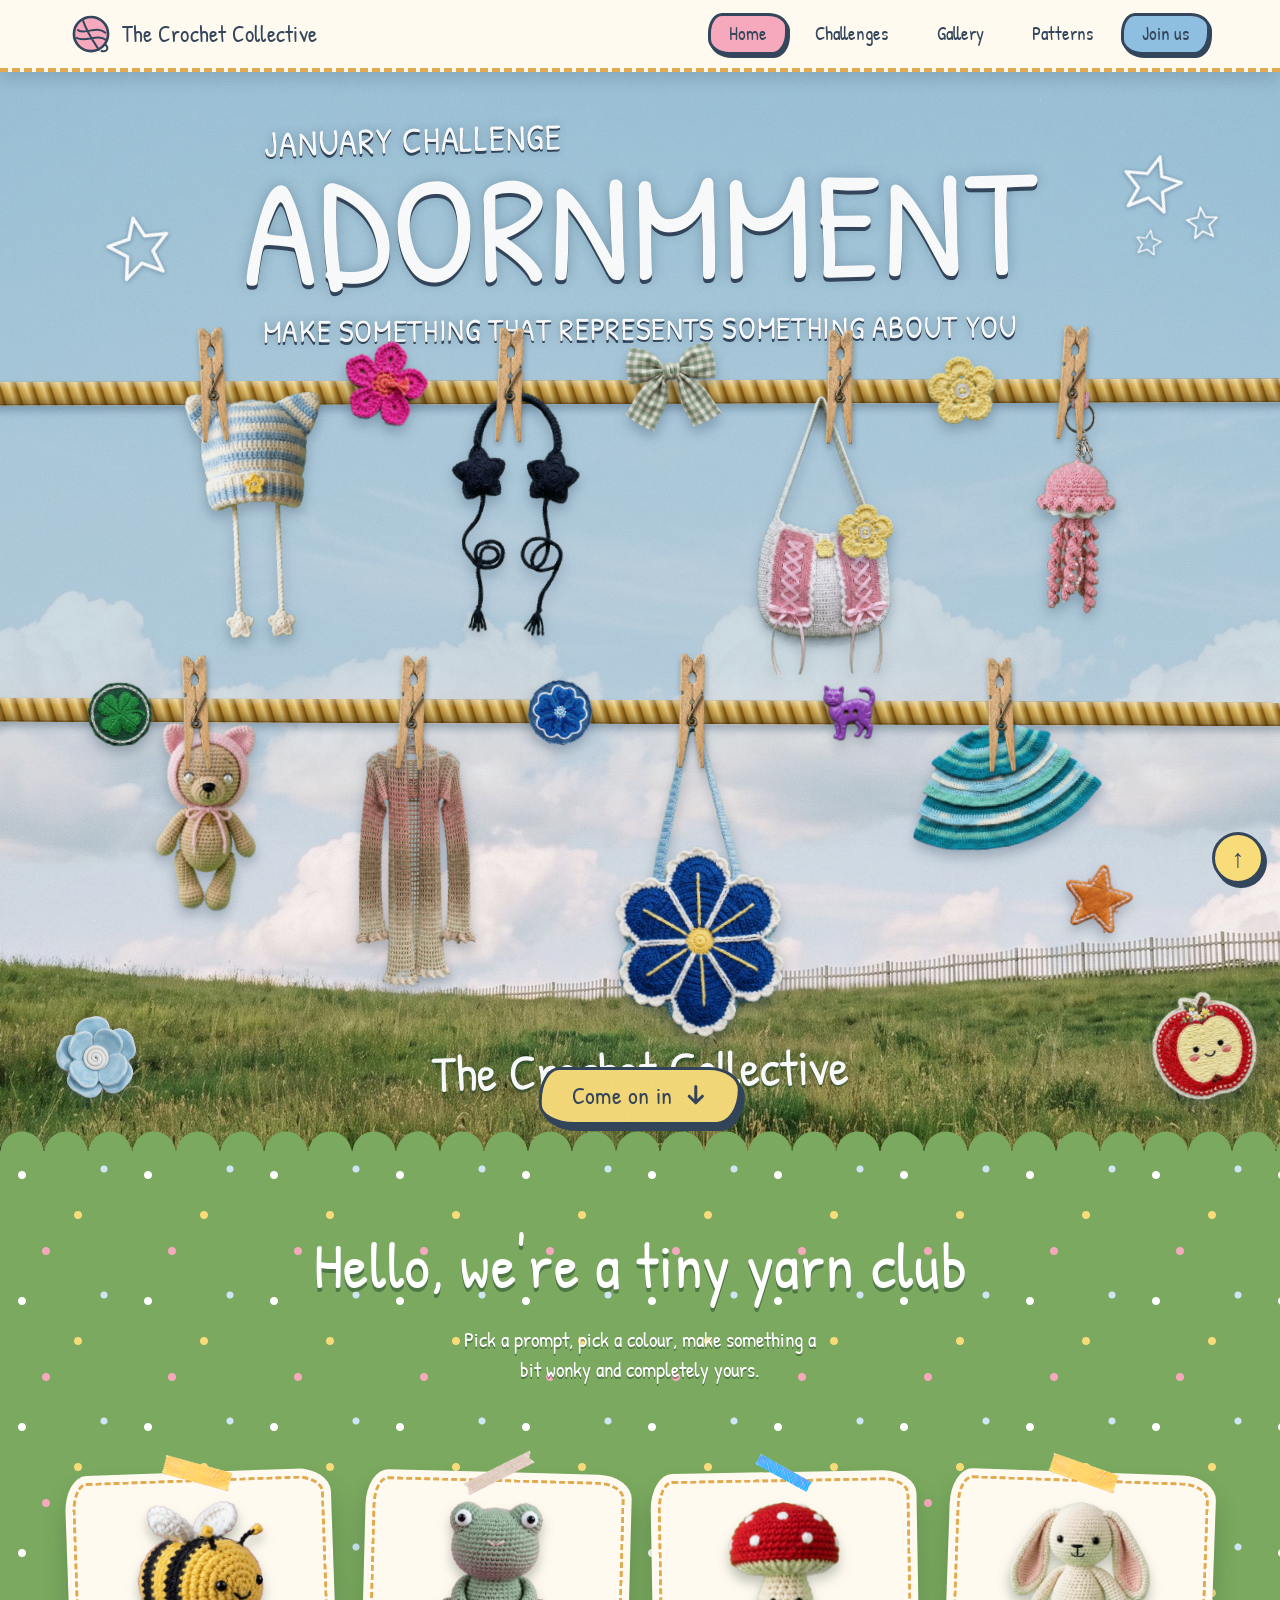
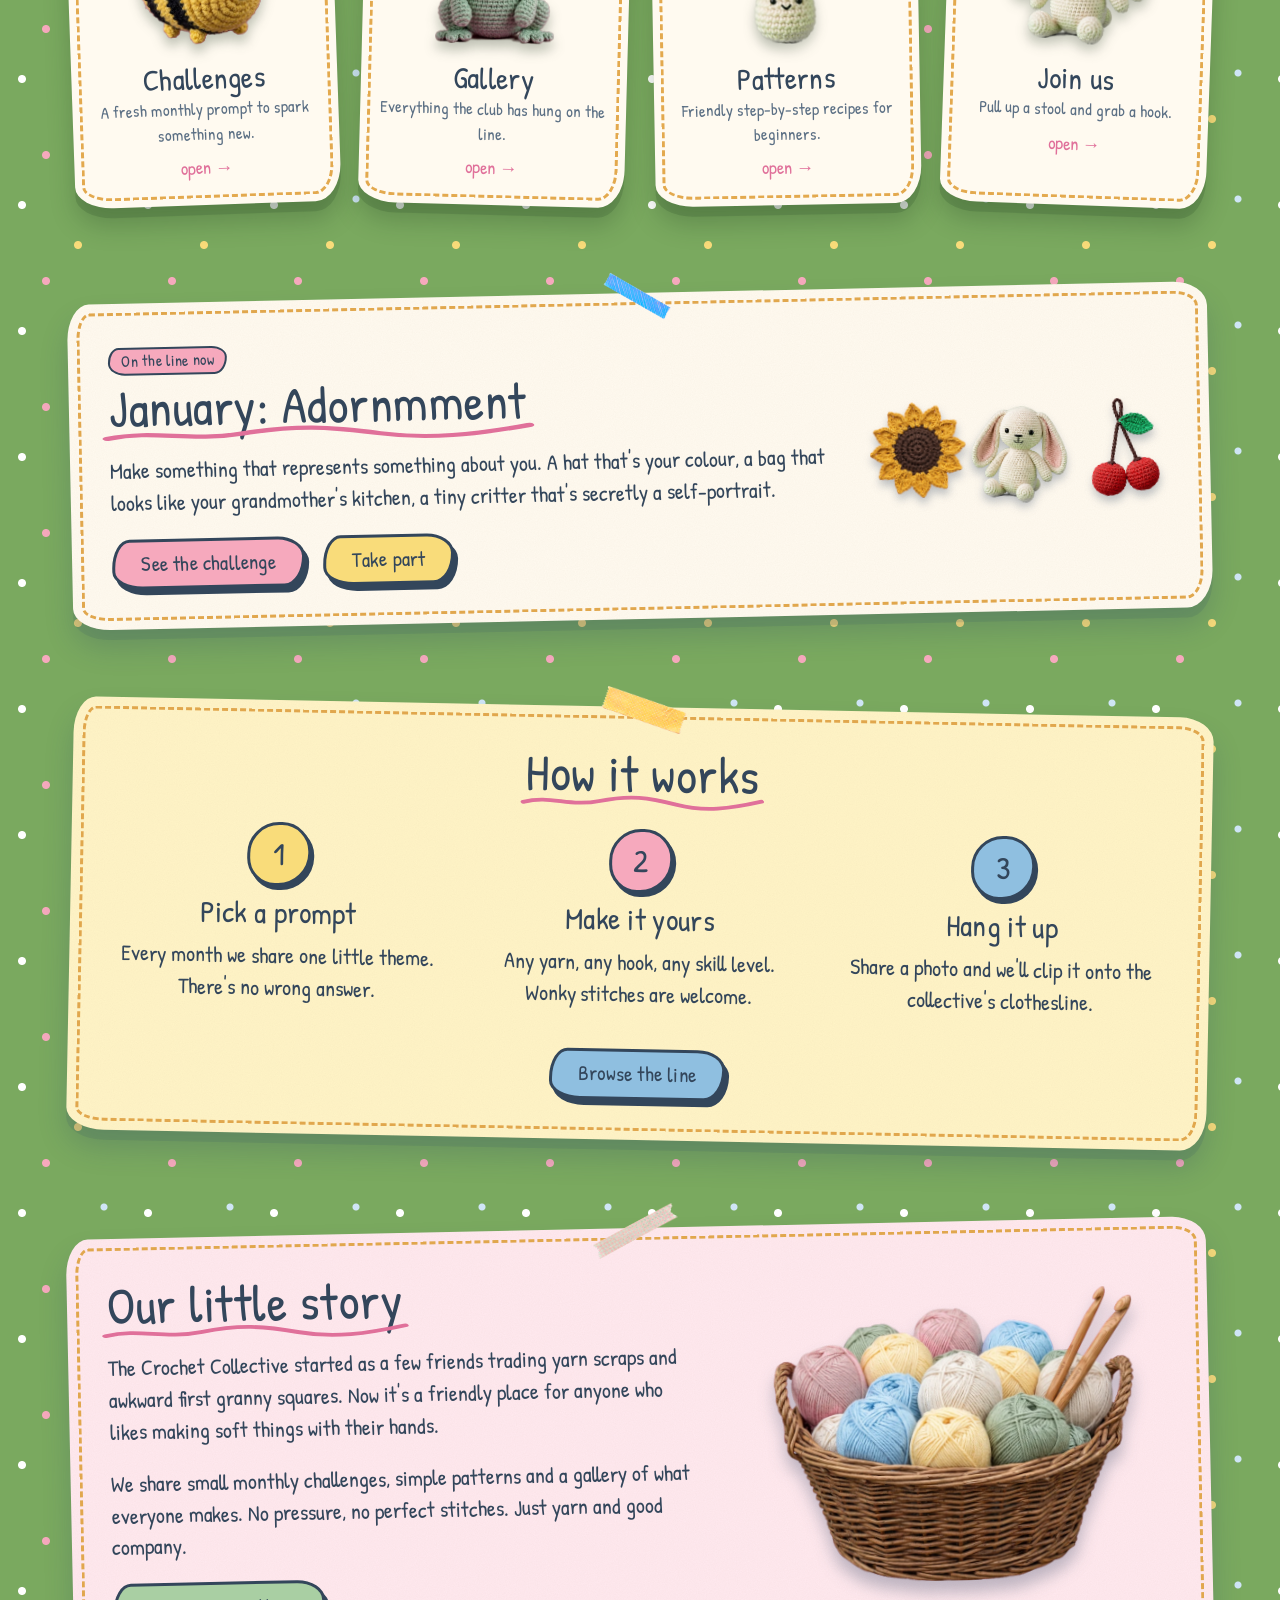
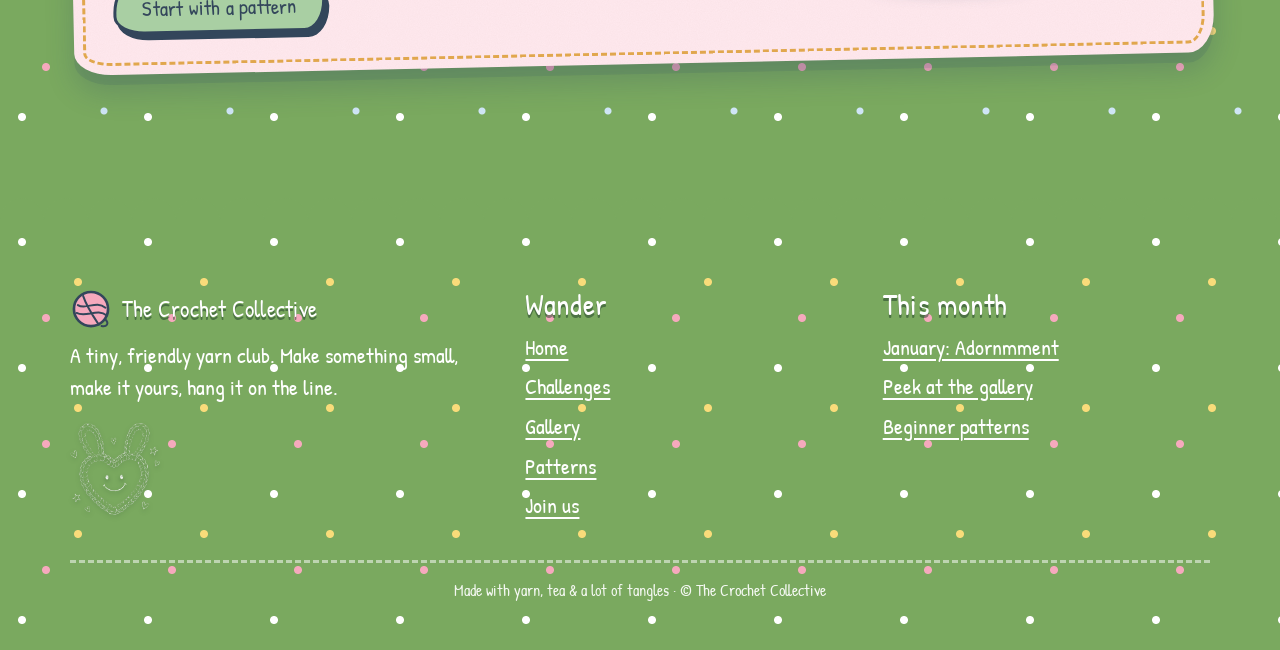
==== index.html @ a1217e9d "Add Crochet Collective site: hero, challenges, gallery, patterns, join Co-Authored-By: Claude Sonnet" ====
<!DOCTYPE html>
<html lang="en">
<head>
  <meta charset="utf-8">
  <meta name="viewport" content="width=device-width, initial-scale=1">
  <title>The Crochet Collective · January Challenge: Adornmment</title>
  <meta name="description" content="A handmade crochet collective. January Challenge: Adornmment — make something that represents something about you.">
  <link rel="icon" href="data:image/svg+xml,%3Csvg%20xmlns%3D'http%3A%2F%2Fwww.w3.org%2F2000%2Fsvg'%20viewBox%3D'0%200%2064%2064'%3E%3Ccircle%20cx%3D'32'%20cy%3D'32'%20r%3D'26'%20fill%3D'%23f6a9bd'%20stroke%3D'%2333465b'%20stroke-width%3D'4'%2F%3E%3Cpath%20d%3D'M12%2026%20C%2024%2034%2C%2040%2018%2C%2054%2030%20M10%2038%20C%2024%2046%2C%2042%2030%2C%2056%2042%20M20%2012%20C%2026%2030%2C%2036%2044%2C%2044%2056'%20fill%3D'none'%20stroke%3D'%2333465b'%20stroke-width%3D'3'%20stroke-linecap%3D'round'%2F%3E%3C%2Fsvg%3E">
  <link rel="preconnect" href="https://fonts.googleapis.com">
  <link rel="preconnect" href="https://fonts.gstatic.com" crossorigin>
  <link href="https://fonts.googleapis.com/css2?family=Chewy&family=Patrick+Hand&display=swap" rel="stylesheet">
  <link rel="stylesheet" href="style.css">
  <link rel="stylesheet" href="site.css">
</head><body class="home">
<a class="skip" href="#main">Skip to content</a>
<header class="topbar">
  <div class="wrap">
    <a class="logo" href="index.html"><svg viewBox="0 0 64 64" aria-hidden="true"><circle cx="32" cy="32" r="26" fill="#f6a9bd" stroke="#33465b" stroke-width="4"/><path d="M12 26 C 24 34, 40 18, 54 30 M10 38 C 24 46, 42 30, 56 42 M20 12 C 26 30, 36 44, 44 56" fill="none" stroke="#33465b" stroke-width="3" stroke-linecap="round"/><path d="M54 48 C 60 54, 56 60, 48 58" fill="none" stroke="#33465b" stroke-width="3" stroke-linecap="round"/></svg><span>The Crochet Collective</span></a>
    <input class="nav-toggle" type="checkbox" id="nav-toggle" aria-label="Toggle menu">
    <label class="burger" for="nav-toggle" aria-hidden="true"><span></span><span></span><span></span></label>
    <nav class="nav" aria-label="Main">
      <ul>
        <li><a href="index.html" aria-current="page">Home</a></li>
        <li><a href="challenges.html">Challenges</a></li>
        <li><a href="gallery.html">Gallery</a></li>
        <li><a href="patterns.html">Patterns</a></li>
        <li><a href="join.html">Join us</a></li>
      </ul>
    </nav>
  </div>
</header>
<main id="main" class="scene">

  <!-- ropes run edge to edge -->
  <div class="rope rope-1" aria-hidden="true"></div>
  <div class="rope rope-2" aria-hidden="true"></div>

  <div class="stage">

    <header class="titles">
      <p class="kicker">January Challenge</p>
      <h1 class="title">Adornmment</h1>
      <p class="subtitle">Make something that represents something about you</p>

      <!-- hand-drawn stars -->
      <svg class="star star-a" viewBox="0 0 100 100" aria-hidden="true"><path d="M50 8 L61 36 L92 39 L68 59 L76 90 L49 73 L23 91 L31 60 L7 40 L38 36 Z"/></svg>
      <svg class="star star-b" viewBox="0 0 100 100" aria-hidden="true"><path d="M52 6 L62 35 L94 37 L69 58 L79 88 L50 72 L22 92 L31 61 L6 41 L39 36 Z"/></svg>
      <svg class="star star-c" viewBox="0 0 100 100" aria-hidden="true"><path d="M50 9 L60 37 L91 42 L67 60 L74 91 L48 74 L24 90 L32 59 L9 38 L40 35 Z"/></svg>
      <svg class="star star-d" viewBox="0 0 100 100" aria-hidden="true"><path d="M51 7 L62 34 L93 40 L70 60 L77 89 L50 74 L21 90 L30 60 L8 39 L39 37 Z"/></svg>
    </header>

    <!-- small decorations on the rope -->
    <a class="hot" href="gallery.html#pc-hibiscus" aria-label="Hot Pink Bloom"><img class="item flower-pink"   src="assets/flower-pink.webp"   alt="Pink crochet flower"></a>
    <img class="item bow"           src="assets/bow.webp"           alt="Green gingham bow">
    <a class="hot" href="gallery.html#pc-butter" aria-label="Buttercup Flower"><img class="item flower-yellow" src="assets/flower-yellow.webp" alt="Yellow crochet flower"></a>
    <img class="item clover"        src="assets/clover.webp"        alt="Embroidered four-leaf clover">
    <img class="item patch-blue"    src="assets/patch-blue.webp"    alt="Blue embroidered flower">
    <img class="item cat"           src="assets/cat.webp"           alt="Purple cat button">

    <!-- top row -->
    <a class="hot" href="gallery.html#pc-hat" aria-label="Sunday Morning Bonnet"><img class="item hat"       src="assets/hat.webp"       alt="Striped crochet cat-ear bonnet"></a>
    <a class="hot" href="gallery.html#pc-star" aria-label="Star Headphones"><img class="item star-char" src="assets/star-char.webp" alt="Navy crochet star headphones"></a>
    <a class="hot" href="gallery.html#pc-pouch" aria-label="Ribbon Corset Bag"><img class="item pouch"     src="assets/pouch.webp"     alt="Pink and white crochet bag"></a>
    <img class="item pouch-flower" src="assets/flower-yellow.webp" alt="">
    <a class="hot" href="gallery.html#pc-jelly" aria-label="Jelly Keychain"><img class="item jelly"     src="assets/jelly.webp"     alt="Pink crochet jellyfish keychain"></a>

    <!-- bottom row -->
    <a class="hot" href="gallery.html#pc-doll" aria-label="Bonnet Bear"><img class="item doll"       src="assets/doll.webp"        alt="Crochet teddy doll"></a>
    <a class="hot" href="gallery.html#pc-scarf" aria-label="Sunset Mesh Shrug"><img class="item scarf"      src="assets/scarf.webp"       alt="Mesh crochet shrug"></a>
    <a class="hot" href="gallery.html#pc-bluebell" aria-label="Bluebell Bag"><img class="item flower-blue" src="assets/flower-blue.webp" alt="Blue crochet flower bag"></a>
    <a class="hot" href="gallery.html#pc-ruffle" aria-label="Sea-Glass Ruffle Hat"><img class="item skirt"      src="assets/skirt.webp"       alt="Ruffled turquoise crochet hat"></a>

    <!-- clothespins -->
    <img class="pin pin-hat"   src="assets/pin.webp" alt="">
    <img class="pin pin-star"  src="assets/pin.webp" alt="">
    <img class="pin pin-pouch" src="assets/pin.webp" alt="">
    <img class="pin pin-jelly" src="assets/pin.webp" alt="">
    <img class="pin pin-doll"  src="assets/pin.webp" alt="">
    <img class="pin pin-scarf" src="assets/pin.webp" alt="">
    <img class="pin pin-bag"   src="assets/pin.webp" alt="">
    <img class="pin pin-skirt" src="assets/pin.webp" alt="">

    <!-- corner stickers -->
    <img class="item star-orange" src="assets/star-orange.webp" alt="">
    <a class="hot" href="patterns.html" aria-label="Patterns"><img class="item swirl"       src="assets/swirl.webp"       alt="Pale blue flower trinket"></a>
    <a class="hot" href="join.html" aria-label="Join us"><img class="item apple"       src="assets/apple.webp"       alt="Smiling apple patch"></a>

    <footer class="brand">The Crochet Collective</footer>
    <a class="btn btn-yellow enter" href="#hello">Come on in <svg class="d" viewBox="0 0 40 40" aria-hidden="true"><path d="M20 6 V32 M9 22 L20 33 L31 22"/></svg></a>
  </div>
</main>
<div class="meadow" id="hello">
  <div class="wrap">

    <section class="hero-band">
      <h2>Hello, we're a tiny yarn club</h2>
      <p>Pick a prompt, pick a colour, make something a bit wonky and completely yours.</p>
    </section>

    <section class="section" aria-label="Where to go">
      <div class="doors">
        <a class="door" href="challenges.html"><img src="assets/bee.webp" alt=""><h3>Challenges</h3><p>A fresh monthly prompt to spark something new.</p><span class="go">open →</span></a>
        <a class="door" href="gallery.html"><img src="assets/frog.webp" alt=""><h3>Gallery</h3><p>Everything the club has hung on the line.</p><span class="go">open →</span></a>
        <a class="door" href="patterns.html"><img src="assets/mushroom.webp" alt=""><h3>Patterns</h3><p>Friendly step-by-step recipes for beginners.</p><span class="go">open →</span></a>
        <a class="door" href="join.html"><img src="assets/bunny.webp" alt=""><h3>Join us</h3><p>Pull up a stool and grab a hook.</p><span class="go">open →</span></a>
      </div>
    </section>

    <section class="section">
      <div class="paper tape-blue tilt-l">
        <div class="banner">
          <div>
            <p class="chip pink">On the line now</p>
            <h2><span class="scribble">January: Adornmment</span></h2>
            <p>Make something that represents something about you. A hat that's your colour, a bag that looks like your grandmother's kitchen, a tiny critter that's secretly a self-portrait.</p>
            <div class="btn-row">
              <a class="btn" href="challenges.html">See the challenge</a>
              <a class="btn btn-yellow" href="join.html">Take part</a>
            </div>
          </div>
          <div class="peek" aria-hidden="true">
            <img src="assets/sunflower.webp" alt=""><img src="assets/bunny.webp" alt=""><img src="assets/cherries.webp" alt="">
          </div>
        </div>
      </div>
    </section>

    <section class="section">
      <div class="paper yellow tape-yellow tilt-r">
        <h2 style="text-align:center"><span class="scribble">How it works</span></h2>
        <div class="steps">
          <div class="step"><h3>Pick a prompt</h3><p>Every month we share one little theme. There's no wrong answer.</p></div>
          <div class="step"><h3>Make it yours</h3><p>Any yarn, any hook, any skill level. Wonky stitches are welcome.</p></div>
          <div class="step"><h3>Hang it up</h3><p>Share a photo and we'll clip it onto the collective's clothesline.</p></div>
        </div>
        <div class="btn-row" style="justify-content:center;margin-top:10px"><a class="btn btn-blue" href="gallery.html">Browse the line</a></div>
      </div>
    </section>

    <section class="section">
      <div class="paper pinkish tape-pink tilt-l">
        <div class="two-col">
          <div>
            <h2><span class="scribble">Our little story</span></h2>
            <p>The Crochet Collective started as a few friends trading yarn scraps and awkward first granny squares. Now it's a friendly place for anyone who likes making soft things with their hands.</p>
            <p>We share small monthly challenges, simple patterns and a gallery of what everyone makes. No pressure, no perfect stitches. Just yarn and good company.</p>
            <div class="btn-row"><a class="btn btn-sage" href="patterns.html">Start with a pattern</a></div>
          </div>
          <div style="text-align:center"><img src="assets/basket.webp" alt="A basket of pastel yarn balls with wooden crochet hooks" style="width:min(100%,360px);filter:drop-shadow(0 12px 8px rgba(40,60,90,.3))"></div>
        </div>
      </div>
    </section>

  </div>
</div>
<footer class="footer">
  <div class="wrap">
    <div>
      <a class="logo" href="index.html"><svg viewBox="0 0 64 64" aria-hidden="true"><circle cx="32" cy="32" r="26" fill="#f6a9bd" stroke="#33465b" stroke-width="4"/><path d="M12 26 C 24 34, 40 18, 54 30 M10 38 C 24 46, 42 30, 56 42 M20 12 C 26 30, 36 44, 44 56" fill="none" stroke="#33465b" stroke-width="3" stroke-linecap="round"/><path d="M54 48 C 60 54, 56 60, 48 58" fill="none" stroke="#33465b" stroke-width="3" stroke-linecap="round"/></svg><span>The Crochet Collective</span></a>
      <p>A tiny, friendly yarn club. Make something small, make it yours, hang it on the line.</p>
      <img src="assets/d-heart.webp" alt="" width="90" style="filter:drop-shadow(0 2px 2px rgba(20,50,30,.5))">
    </div>
    <div>
      <h3>Wander</h3>
      <ul>
        <li><a href="index.html">Home</a></li>
        <li><a href="challenges.html">Challenges</a></li>
        <li><a href="gallery.html">Gallery</a></li>
        <li><a href="patterns.html">Patterns</a></li>
        <li><a href="join.html">Join us</a></li>
      </ul>
    </div>
    <div>
      <h3>This month</h3>
      <ul>
        <li><a href="challenges.html">January: Adornmment</a></li>
        <li><a href="gallery.html">Peek at the gallery</a></li>
        <li><a href="patterns.html">Beginner patterns</a></li>
      </ul>
    </div>
    <p class="fine">Made with yarn, tea &amp; a lot of tangles · © The Crochet Collective</p>
  </div>
</footer>
<a class="up" href="#main" aria-label="Back to top">↑</a>
</body>
</html>
---- style.css ----
/* ==========================================================
   ADORNMMENT — January Challenge · The Crochet Collective
   HTML + CSS only. Everything is positioned on a fixed design
   grid and scaled with --u (1 design unit = width / grid width).

   Three compositions:
     desktop  ≥ 1000px  → 1600 × 1200 grid, landscape sky
     tablet   641–999px → 1200 × 1697 grid, portrait poster
     mobile   ≤ 640px   →  600 × 1380 grid, trimmed collage
   Each item is placed by 4 numbers:  --x --y --w --r
   (left, top, width, rotation in degrees)
   ========================================================== */

:root {
  --sky: #a7c8d8;
  --ink: rgba(28, 58, 86, .55);
  --sw: min(100vw, 2200px);          /* stage width */
  --W: 1600;                         /* grid width  */
  --H: 1200;                         /* grid height */
  --u: calc(var(--sw) / var(--W));   /* one design unit */
}

*, *::before, *::after { box-sizing: border-box; }

html, body { margin: 0; background: var(--sky); }
body { overflow-x: hidden; }

/* ---------- scene / background ---------- */
.scene {
  position: relative;
  isolation: isolate;
  width: 100%;
  height: calc(var(--H) * var(--u));
  overflow: hidden;
  background: var(--sky) url("assets/bg-desktop.jpg") center bottom / cover no-repeat;
}

/* mute the photo toward the paper-blue of the reference (sky only, clouds/grass keep colour) */
.scene::before {
  content: "";
  position: absolute; inset: 0; z-index: 0;
  background: rgba(167, 200, 216, .5);
  -webkit-mask-image: linear-gradient(#000 0 55%, transparent 72%);
          mask-image: linear-gradient(#000 0 55%, transparent 72%);
  pointer-events: none;
}

/* subtle cardstock grain */
.scene::after {
  content: "";
  position: absolute; inset: 0; z-index: 50;
  pointer-events: none;
  opacity: .22;
  mix-blend-mode: multiply;
  background-image: url("data:image/svg+xml;utf8,<svg xmlns='http://www.w3.org/2000/svg' width='240' height='240'><filter id='n'><feTurbulence type='fractalNoise' baseFrequency='.85' numOctaves='3' stitchTiles='stitch'/><feColorMatrix values='0 0 0 0 .45  0 0 0 0 .5  0 0 0 0 .55  0 0 0 .9 0'/></filter><rect width='240' height='240' filter='url(%23n)'/></svg>");
}

.stage {
  position: relative; z-index: 2;
  width: var(--sw);
  height: calc(var(--H) * var(--u));
  margin: 0 auto;
}

/* ---------- typography ---------- */
.titles { position: absolute; inset: 0; pointer-events: none; }

.kicker, .title, .subtitle, .brand {
  position: absolute; margin: 0;
  color: #fff;
  font-weight: 400;
  text-shadow:
    0 calc(var(--u) * 3) 0 var(--ink),
    0 0 calc(var(--u) * 10) rgba(30, 60, 90, .35);
}

.kicker {
  left: calc(var(--kx) * var(--u));
  top:  calc(var(--ky) * var(--u));
  font: 400 calc(var(--kfs) * var(--u))/1 "Chewy", "Patrick Hand", cursive;
  text-transform: uppercase;
  letter-spacing: .02em;
  transform: rotate(-1.5deg);
}

.title {
  left: 0; width: 100%;
  top: calc(var(--ty) * var(--u));
  text-align: center;
  font: 400 calc(var(--tfs) * var(--u))/1 "Chewy", "Patrick Hand", cursive;
  text-transform: uppercase;
  letter-spacing: .01em;
  transform: rotate(-.8deg);
  text-shadow:
    0 calc(var(--u) * 5) 0 var(--ink),
    0 0 calc(var(--u) * 16) rgba(30, 60, 90, .3);
}

.subtitle {
  left: 50%;
  width: calc(var(--sbw) * var(--u));
  transform: translateX(-50%) rotate(-.4deg);
  top: calc(var(--sby) * var(--u));
  text-align: center;
  font: 400 calc(var(--sbfs) * var(--u))/1.05 "Patrick Hand", "Chewy", cursive;
  text-transform: uppercase;
  letter-spacing: .02em;
}

.brand {
  left: 0; width: 100%;
  top: calc(var(--by) * var(--u));
  text-align: center;
  font: 400 calc(var(--bfs) * var(--u))/1 "Chewy", "Patrick Hand", cursive;
  transform: rotate(-1deg);
  text-shadow:
    0 calc(var(--u) * 3) 0 rgba(32, 70, 40, .55),
    0 0 calc(var(--u) * 10) rgba(20, 50, 30, .35);
}

/* hand-drawn stars */
.star {
  position: absolute;
  left: calc(var(--x) * var(--u));
  top:  calc(var(--y) * var(--u));
  width: calc(var(--w) * var(--u));
  height: auto; overflow: visible;
  transform: rotate(calc(var(--r) * 1deg));
  filter: drop-shadow(0 calc(var(--u) * 2) calc(var(--u) * 3) rgba(30, 60, 90, .45));
}
.star path {
  fill: none; stroke: #fff;
  stroke-width: 5; stroke-linejoin: round; stroke-linecap: round;
}

/* ---------- ropes ---------- */
.rope {
  position: absolute; left: -2%; width: 104%; z-index: 1;
  top: calc(var(--ry) * var(--u));
  height: calc(var(--u) * var(--rh));
  border-radius: calc(var(--u) * 12);
  background:
    linear-gradient(180deg, rgba(255,255,255,.4) 0, rgba(255,255,255,0) 32%, rgba(60,35,5,.15) 62%, rgba(60,35,5,.5) 100%),
    repeating-linear-gradient(72deg,
      #c8993c 0, #e6c36c calc(var(--u) * 7), #f0d488 calc(var(--u) * 9),
      #b98a2c calc(var(--u) * 14), #7d5919 calc(var(--u) * 18), #c8993c calc(var(--u) * 20));
  box-shadow:
    0 calc(var(--u) * 7) calc(var(--u) * 9) rgba(35, 60, 85, .28),
    inset 0 calc(var(--u) * -2) 0 rgba(70, 40, 5, .35);
}
.rope-1 { --ry: var(--r1); transform: rotate(-.15deg); }
.rope-2 { --ry: var(--r2); transform: rotate(.2deg); }

/* ---------- hanging objects ---------- */
.item, .pin {
  position: absolute;
  left: calc(var(--x) * var(--u));
  top:  calc(var(--y) * var(--u));
  width: calc(var(--w) * var(--u));
  height: auto;
  transform: rotate(calc(var(--r) * 1deg));
  transform-origin: 50% 0;
  user-select: none;
}

.item {
  z-index: 3;
  filter: drop-shadow(0 calc(var(--u) * 9) calc(var(--u) * 8) rgba(35, 60, 85, .3));
}

.pin {
  z-index: 6;
  filter: drop-shadow(calc(var(--u) * 2) calc(var(--u) * 5) calc(var(--u) * 4) rgba(35, 50, 70, .4));
}

/* things clipped to the ropes sit in front of the rope, behind pins */
.flower-pink, .bow, .flower-yellow, .clover, .patch-blue, .cat { z-index: 4; transform-origin: 50% 50%; }
.pouch-flower { z-index: 5; }
.star-orange, .swirl, .apple { transform-origin: 50% 50%; }

/* gentle swing — pure CSS */
@keyframes sway {
  from { transform: rotate(calc(var(--r) * 1deg - 1.2deg)); }
  to   { transform: rotate(calc(var(--r) * 1deg + 1.2deg)); }
}
@media (prefers-reduced-motion: no-preference) {
  .hat, .star-char, .pouch, .jelly, .doll, .scarf, .flower-blue, .skirt {
    animation: sway 6s ease-in-out infinite alternate;
  }
  .star-char { animation-duration: 7.5s; animation-delay: -2s; }
  .pouch     { animation-duration: 8s;   animation-delay: -4s; }
  .jelly     { animation-duration: 5.2s; animation-delay: -1s; }
  .scarf     { animation-duration: 9s;   animation-delay: -3s; }
  .flower-blue { animation-duration: 7s; animation-delay: -5s; }
  .skirt     { animation-duration: 6.5s; animation-delay: -2.5s; }
}

/* ==========================================================
   DESKTOP  (default) — 1600 × 1200
   ========================================================== */
.scene { --r1: 385; --r2: 785; --rh: 30; }
:root { --H: 1350; }

.kicker   { --kx: 330; --ky: 62;  --kfs: 46; }
.title    { --ty: 96;  --tfs: 190; }
.subtitle { --sby: 300; --sbfs: 40; --sbw: 1200; }
.brand    { --by: 1215; --bfs: 64; }

.star-a { --x: 130;  --y: 175; --w: 88; --r: -12; }
.star-b { --x: 1400; --y: 100; --w: 80; --r: 14; }
.star-c { --x: 1480; --y: 165; --w: 46; --r: -8; }
.star-d { --x: 1418; --y: 195; --w: 36; --r: 10; }

/* row 1 */
.hat            { --x: 230;  --y: 400; --w: 170; --r: -2; }
.pin-hat        { --x: 246;  --y: 320; --w: 32;  --r: -3; }
.flower-pink    { --x: 430;  --y: 335; --w: 105; --r: 8; }
.star-char      { --x: 570;  --y: 400; --w: 160; --r: 3; }
.pin-star       { --x: 624;  --y: 320; --w: 32;  --r: 2; }
.bow            { --x: 780;  --y: 340; --w: 120; --r: -4; }
.pouch          { --x: 940;  --y: 405; --w: 170; --r: -1; }
.pin-pouch      { --x: 1035; --y: 322; --w: 32;  --r: 1; }
.pouch-flower   { --x: 1050; --y: 540; --w: 70;  --r: 6; }
.flower-yellow  { --x: 1160; --y: 355; --w: 85;  --r: -6; }
.jelly          { --x: 1300; --y: 400; --w: 100; --r: 2; }
.pin-jelly      { --x: 1330; --y: 318; --w: 32;  --r: 4; }

/* row 2 */
.clover         { --x: 110;  --y: 762; --w: 80;  --r: -8; }
.doll           { --x: 200;  --y: 815; --w: 125; --r: 2; }
.pin-doll       { --x: 226;  --y: 730; --w: 32;  --r: -2; }
.scarf          { --x: 440;  --y: 815; --w: 150; --r: -1; }
.pin-scarf      { --x: 502;  --y: 730; --w: 32;  --r: 3; }
.patch-blue     { --x: 660;  --y: 760; --w: 80;  --r: 10; }
.flower-blue    { --x: 760;  --y: 815; --w: 210; --r: -2; }
.pin-bag        { --x: 850;  --y: 728; --w: 32;  --r: 1; }
.cat            { --x: 1030; --y: 765; --w: 65;  --r: -3; }
.skirt          { --x: 1130; --y: 815; --w: 240; --r: -5; }
.pin-skirt      { --x: 1232; --y: 732; --w: 32;  --r: -2; }
.star-orange    { --x: 1330; --y: 990; --w: 85;  --r: 12; }

/* corner stickers */
.swirl          { --x: 70;   --y: 1180; --w: 100; --r: 0; }
.apple          { --x: 1440; --y: 1150; --w: 130; --r: -8; }

/* ==========================================================
   TABLET / portrait poster — 1200 × 1697
   ========================================================== */
@media (max-width: 999px) {
  :root { --sw: 100vw; --W: 1200; --H: 1697; }
  .scene {
    --r1: 520; --r2: 1110; --rh: 30;
    background-image: url("assets/bg.jpg");
  }

  .kicker   { --kx: 80;  --ky: 140; --kfs: 56; }
  .title    { --ty: 190; --tfs: 175; }
  .subtitle { --sby: 352; --sbfs: 42; --sbw: 1150; }
  .brand    { --by: 1585; --bfs: 56; }

  .star-a { --x: 40;  --y: 250; --w: 75; --r: -12; }
  .star-b { --x: 1050;  --y: 125; --w: 78; --r: 14; }
  .star-c { --x: 1115; --y: 175; --w: 46; --r: -8; }
  .star-d { --x: 1070;  --y: 205; --w: 38; --r: 10; }

  .hat            { --x: 80;   --y: 565;  --w: 200; --r: -2; }
  .pin-hat        { --x: 66;   --y: 445;  --w: 38;  --r: -3; }
  .flower-pink    { --x: 270;  --y: 480;  --w: 120; --r: 8; }
  .star-char      { --x: 430;  --y: 565;  --w: 185; --r: 3; }
  .pin-star       { --x: 476;  --y: 445;  --w: 38;  --r: 2; }
  .bow            { --x: 615;  --y: 490;  --w: 125; --r: -4; }
  .pouch          { --x: 738;  --y: 590;  --w: 220; --r: -1; }
  .pin-pouch      { --x: 846;  --y: 445;  --w: 38;  --r: 1; }
  .pouch-flower   { --x: 887;  --y: 707;  --w: 90;  --r: 6; }
  .flower-yellow  { --x: 947;  --y: 480;  --w: 90;  --r: -6; }
  .jelly          { --x: 1050; --y: 585;  --w: 130; --r: 2; }
  .pin-jelly      { --x: 1076; --y: 445;  --w: 38;  --r: 4; }

  .clover         { --x: 165;  --y: 1058; --w: 85;  --r: -8; }
  .doll           { --x: 5;    --y: 1175; --w: 150; --r: 2; }
  .pin-doll       { --x: 26;   --y: 1035; --w: 38;  --r: -2; }
  .scarf          { --x: 300;  --y: 1200; --w: 160; --r: -1; }
  .pin-scarf      { --x: 366;  --y: 1035; --w: 38;  --r: 3; }
  .patch-blue     { --x: 555;  --y: 1067; --w: 90;  --r: 10; }
  .flower-blue    { --x: 640;  --y: 1150; --w: 215; --r: -2; }
  .pin-bag        { --x: 724;  --y: 1030; --w: 38;  --r: 1; }
  .cat            { --x: 860;  --y: 1052; --w: 70;  --r: -3; }
  .skirt          { --x: 920;  --y: 1150; --w: 275; --r: -5; }
  .pin-skirt      { --x: 1031; --y: 1035; --w: 38;  --r: -2; }
  .star-orange    { --x: 905;  --y: 1210; --w: 90;  --r: 12; }

  .swirl          { --x: 25;   --y: 1545; --w: 90;  --r: 0; }
  .apple          { --x: 1040; --y: 1550; --w: 130; --r: -8; }
}

/* ==========================================================
   MOBILE — 600 × 1380 (fewer, smaller objects)
   ========================================================== */
@media (max-width: 640px) {
  :root { --W: 600; --H: 1380; }
  .scene { --r1: 458; --r2: 888; --rh: 22; }

  .kicker   { --kx: 30;  --ky: 58;  --kfs: 30; }
  .title    { --ty: 92;  --tfs: 88; }
  .subtitle { --sby: 205; --sbfs: 29; --sbw: 500; }
  .brand    { --by: 1295; --bfs: 40; }

  .star-a { --x: 6;  --y: 168; --w: 34; --r: -12; }
  .star-b { --x: 505; --y: 42;  --w: 40; --r: 14; }
  .star-c { --x: 548; --y: 88;  --w: 24; --r: -8; }
  .star-d { --x: 522; --y: 112; --w: 20; --r: 10; }

  .hat            { --x: 25;  --y: 490; --w: 125; --r: -2; }
  .pin-hat        { --x: 34;  --y: 410; --w: 22;  --r: -3; }
  .flower-pink    { --x: 135; --y: 430; --w: 58;  --r: 8; }
  .star-char      { --x: 165; --y: 490; --w: 110; --r: 3; }
  .pin-star       { --x: 192; --y: 410; --w: 22;  --r: 2; }
  .bow            { display: none; }
  .pouch          { --x: 290; --y: 490; --w: 150; --r: -1; }
  .pin-pouch      { --x: 366; --y: 410; --w: 22;  --r: 1; }
  .pouch-flower   { --x: 388; --y: 560; --w: 46;  --r: 6; }
  .flower-yellow  { --x: 405; --y: 432; --w: 50;  --r: -6; }
  .jelly          { --x: 455; --y: 490; --w: 92;  --r: 2; }
  .pin-jelly      { --x: 467; --y: 410; --w: 22;  --r: 4; }

  .clover         { --x: 110; --y: 860; --w: 52;  --r: -8; }
  .doll           { --x: 12;  --y: 915; --w: 105; --r: 2; }
  .pin-doll       { --x: 29;  --y: 838; --w: 22;  --r: -2; }
  .scarf          { --x: 150; --y: 915; --w: 115; --r: -1; }
  .pin-scarf      { --x: 196; --y: 838; --w: 22;  --r: 3; }
  .patch-blue     { display: none; }
  .flower-blue    { --x: 290; --y: 915; --w: 150; --r: -2; }
  .pin-bag        { --x: 351; --y: 836; --w: 22;  --r: 1; }
  .cat            { --x: 268; --y: 862; --w: 42;  --r: -3; }
  .skirt          { --x: 450; --y: 915; --w: 140; --r: -5; }
  .pin-skirt      { --x: 505; --y: 838; --w: 22;  --r: -2; }
  .star-orange    { --x: 505; --y: 1090; --w: 55; --r: 12; }

  .swirl          { --x: 15;  --y: 1265; --w: 62; --r: 0; }
  .apple          { --x: 495; --y: 1240; --w: 90; --r: -8; }
}
---- site.css ----
/* ==========================================================
   The Crochet Collective — shared site styles (HTML + CSS only)
   Scrapbook / craft-board look: paper cards, washi tape, stitched
   borders, wobbly hand-drawn edges, chunky offset-shadow buttons.
   Interactivity is CSS-only: checkbox nav, radio filters,
   :target lightboxes, <details> accordions, flip cards.
   ========================================================== */

:root {
  --sky: #a7c8d8;
  --cream: #fffaf0;
  --paper-2: #fff3dc;
  --ink: #33465b;
  --ink-soft: #5b6f84;
  --pink: #f6a9bd;
  --pink-d: #e0709a;
  --yellow: #f9dc7a;
  --blue: #8fbfe0;
  --blue-d: #2f5fae;
  --sage: #a9cfa3;
  --meadow: #7aa95f;
  --coral: #f28b6e;
  --stitch: #e3a94e;

  --font-display: "Chewy", "Patrick Hand", "Comic Sans MS", cursive;
  --font-body: "Patrick Hand", "Comic Neue", "Comic Sans MS", cursive;

  /* gently wobbly corners — never a perfect rectangle */
  --wob:   22px 34px 26px 38px / 36px 24px 38px 22px;
  --wob-2: 34px 22px 38px 24px / 24px 38px 22px 36px;
  --wob-s: 14px 20px 16px 22px / 20px 14px 22px 16px;
  --pop:   4px 6px 0 var(--ink);
}

*, *::before, *::after { box-sizing: border-box; }
html { scroll-behavior: smooth; }
@media (prefers-reduced-motion: reduce) { html { scroll-behavior: auto; } }

body.site, body.home {
  margin: 0;
  color: var(--ink);
  font: 400 clamp(18px, 1.15vw + 12px, 22px)/1.45 var(--font-body);
  background: var(--sky);
  -webkit-font-smoothing: antialiased;
}
body.site { overflow-x: hidden; }

img { max-width: 100%; }
a { color: var(--blue-d); text-underline-offset: .18em; text-decoration-thickness: 2px; }
a:hover { color: var(--pink-d); }
:focus-visible { outline: 3px dashed var(--coral); outline-offset: 3px; border-radius: 6px; }

.skip { position: absolute; left: -999px; top: 8px; z-index: 300; background: var(--yellow); padding: .4em .8em; border-radius: var(--wob-s); }
.skip:focus { left: 8px; }

.wrap { width: min(1140px, 100% - 40px); margin-inline: auto; }
.sr { position: absolute; width: 1px; height: 1px; overflow: hidden; clip: rect(0 0 0 0); white-space: nowrap; }

/* ---------- fixed sky + meadow backdrop for inner pages ---------- */
body.site::before {
  content: ""; position: fixed; inset: 0; z-index: -2;
  background: var(--sky) url("assets/bg-desktop.jpg") center bottom / cover no-repeat;
}
body.site::after {
  content: ""; position: fixed; inset: 0; z-index: -1; pointer-events: none;
  background: rgba(167, 200, 216, .45);
  -webkit-mask-image: linear-gradient(#000 0 55%, transparent 80%);
          mask-image: linear-gradient(#000 0 55%, transparent 80%);
}
@media (max-width: 800px) {
  body.site::before { background-image: url("assets/bg.jpg"); }
}

/* paper grain used on cards */
.grain::after, .paper::after {
  content: ""; position: absolute; inset: 0; pointer-events: none; border-radius: inherit;
  opacity: .5; mix-blend-mode: multiply;
  background-image: url("data:image/svg+xml;utf8,<svg xmlns='http://www.w3.org/2000/svg' width='200' height='200'><filter id='n'><feTurbulence type='fractalNoise' baseFrequency='.9' numOctaves='2' stitchTiles='stitch'/><feColorMatrix values='0 0 0 0 .6  0 0 0 0 .5  0 0 0 0 .4  0 0 0 .18 0'/></filter><rect width='200' height='200' filter='url(%23n)'/></svg>");
}

/* ==========================================================
   TOP BAR + NAVIGATION
   ========================================================== */
.topbar {
  position: sticky; top: 0; z-index: 200;
  background: var(--cream);
  border-bottom: 4px dashed var(--stitch);
  box-shadow: 0 8px 14px rgba(40, 70, 100, .18);
}
.topbar .wrap { display: flex; align-items: center; gap: 16px; min-height: 68px; }

.logo {
  display: flex; align-items: center; gap: 10px;
  font: 400 1.45rem/1 var(--font-display); color: var(--ink); text-decoration: none;
  letter-spacing: .01em; white-space: nowrap;
}
.logo:hover { color: var(--pink-d); }
.logo svg { width: 42px; height: 42px; flex: none; transition: transform .5s ease; }
.logo:hover svg { transform: rotate(360deg); }

.nav-toggle { position: absolute; opacity: 0; pointer-events: none; }
.burger { display: none; margin-left: auto; cursor: pointer; padding: 10px; border-radius: var(--wob-s); border: 3px solid var(--ink); background: var(--yellow); box-shadow: 3px 4px 0 var(--ink); }
.burger span { display: block; width: 26px; height: 4px; border-radius: 4px; background: var(--ink); }
.burger span + span { margin-top: 5px; }
.burger span:nth-child(2) { width: 18px; margin-left: 4px; }

.nav { margin-left: auto; }
.nav ul { display: flex; gap: 6px; margin: 0; padding: 0; list-style: none; align-items: center; }
.nav a {
  display: block; padding: .3em .95em .35em;
  font: 400 1.2rem/1.2 var(--font-display); color: var(--ink); text-decoration: none;
  border: 3px solid transparent; border-radius: var(--wob-s);
  transition: transform .18s ease, background-color .18s;
}
.nav a:hover, .nav a:focus-visible { background: var(--yellow); transform: rotate(-3deg) translateY(-2px); color: var(--ink); }
.nav a[aria-current="page"] { background: var(--pink); border-color: var(--ink); box-shadow: 2px 3px 0 var(--ink); }
.nav li:last-child a { background: var(--blue); border-color: var(--ink); box-shadow: 2px 3px 0 var(--ink); }
.nav li:last-child a:hover { background: var(--yellow); }
.nav li:last-child a[aria-current="page"] { background: var(--pink); }

@media (max-width: 860px) {
  .burger { display: block; }
  .nav {
    position: absolute; left: 0; right: 0; top: 100%; margin: 0;
    background: var(--cream); border-bottom: 4px dashed var(--stitch);
    max-height: 0; overflow: hidden; transition: max-height .35s ease;
    box-shadow: 0 14px 14px rgba(40, 70, 100, .18);
  }
  .nav ul { flex-direction: column; align-items: stretch; padding: 8px 20px 18px; gap: 8px; }
  .nav a { text-align: center; font-size: 1.4rem; }
  .nav-toggle:checked ~ .nav { max-height: 460px; }
  .nav-toggle:focus-visible ~ .burger { outline: 3px dashed var(--coral); outline-offset: 3px; }
}

/* ==========================================================
   BUTTONS
   ========================================================== */
.btn {
  --bg: var(--pink);
  display: inline-flex; align-items: center; gap: .5em;
  padding: .5em 1.25em .55em;
  font: 400 1.3rem/1.1 var(--font-display); letter-spacing: .01em;
  color: var(--ink); text-decoration: none; cursor: pointer;
  background: var(--bg);
  border: 3px solid var(--ink); border-radius: var(--wob);
  box-shadow: var(--pop);
  transition: transform .16s ease, box-shadow .16s ease, background-color .16s;
}
.btn:hover, .btn:focus-visible { transform: translate(-2px, -3px) rotate(-1.5deg); box-shadow: 6px 9px 0 var(--ink); color: var(--ink); }
.btn:active { transform: translate(3px, 4px); box-shadow: 1px 2px 0 var(--ink); }
.btn-yellow { --bg: var(--yellow); }
.btn-blue   { --bg: var(--blue); }
.btn-sage   { --bg: var(--sage); }
.btn-cream  { --bg: var(--cream); }
.btn svg { width: 1.2em; height: 1.2em; }
.btn-row { display: flex; flex-wrap: wrap; gap: 14px 18px; }

/* ==========================================================
   PAGE HEADER (inner pages)
   ========================================================== */
.page-head { position: relative; text-align: center; padding: clamp(36px, 7vw, 84px) 0 clamp(24px, 4vw, 44px); color: #fff; }
.page-head .kicker2 { font: 400 clamp(1.1rem, 2.4vw, 1.7rem)/1 var(--font-display); text-transform: uppercase; letter-spacing: .04em; margin: 0 0 .1em; }
.page-head h1 {
  margin: 0; font: 400 clamp(3rem, 10vw, 7.5rem)/.95 var(--font-display); text-transform: uppercase; letter-spacing: .01em;
  transform: rotate(-1deg);
}
.page-head p.lede { max-width: 34ch; margin: .8em auto 0; font-size: clamp(1.15rem, 2.2vw, 1.6rem); text-transform: uppercase; letter-spacing: .03em; line-height: 1.15; }
.page-head .kicker2, .page-head h1, .page-head p.lede {
  text-shadow: 0 4px 0 rgba(28, 58, 86, .5), 0 0 16px rgba(30, 60, 90, .3);
}
.page-head .doodle-star { position: absolute; width: clamp(28px, 5vw, 64px); fill: none; stroke: #fff; stroke-width: 5; stroke-linecap: round; stroke-linejoin: round; filter: drop-shadow(0 2px 2px rgba(30, 60, 90, .5)); }
.page-head .s1 { left: 9%;  top: 30%; transform: rotate(-14deg); }
.page-head .s2 { right: 10%; top: 16%; transform: rotate(12deg); }
.page-head .s3 { right: 5%; top: 44%; width: clamp(18px, 3vw, 38px); transform: rotate(-8deg); }

/* ==========================================================
   PAPER CARDS + WASHI TAPE
   ========================================================== */
.paper {
  --tape: url("assets/tape-pink.webp");
  position: relative; background: var(--cream);
  padding: clamp(22px, 3.4vw, 40px);
  border-radius: var(--wob);
  box-shadow: 0 10px 0 rgba(40, 70, 100, .12), 0 18px 28px rgba(40, 70, 100, .22);
  outline: 3px dashed var(--stitch); outline-offset: -12px;
}
.paper > * { position: relative; z-index: 1; }
.paper::before {
  content: ""; position: absolute; z-index: 2; left: 50%; top: -22px; width: 150px; height: 50px;
  background: var(--tape) center / contain no-repeat;
  transform: translateX(-50%) rotate(-3deg); pointer-events: none;
}
.tape-yellow { --tape: url("assets/tape-yellow.webp"); }
.tape-blue   { --tape: url("assets/tape-blue.webp"); }
.tilt-l { transform: rotate(-1.2deg); }
.tilt-r { transform: rotate(1.1deg); }
.paper.plain::before { display: none; }
.paper.blue   { background: #e9f4fb; }
.paper.yellow { background: #fff4c7; }
.paper.pinkish { background: #ffe9ef; }
.paper.sage   { background: #eaf5e4; }

h2, h3 { font-family: var(--font-display); font-weight: 400; letter-spacing: .01em; line-height: 1.05; margin: 0 0 .4em; color: var(--ink); }
h2 { font-size: clamp(2rem, 4.4vw, 3.2rem); }
h3 { font-size: clamp(1.4rem, 2.6vw, 1.9rem); }
p { margin: 0 0 .9em; }

/* hand-drawn underline scribble under section titles */
.scribble { position: relative; display: inline-block; }
.scribble::after {
  content: ""; position: absolute; left: -2%; right: -2%; bottom: -.18em; height: .3em;
  background: url("data:image/svg+xml;utf8,<svg xmlns='http://www.w3.org/2000/svg' viewBox='0 0 200 20' preserveAspectRatio='none'><path d='M3 12 C 25 2, 40 18, 65 9 S 105 3, 128 12 S 172 16, 197 6' fill='none' stroke='%23e0709a' stroke-width='5' stroke-linecap='round'/></svg>") center / 100% 100% no-repeat;
}

.section { padding: clamp(24px, 4vw, 44px) 0; }
.two-col { display: grid; grid-template-columns: 1.15fr .85fr; gap: clamp(20px, 4vw, 48px); align-items: center; }
@media (max-width: 800px) { .two-col { grid-template-columns: 1fr; } }

.doodle { display: block; filter: drop-shadow(0 2px 2px rgba(30, 60, 90, .35)); pointer-events: none; }
.doodle.ink { filter: none; opacity: .85; }
svg.d { width: 1em; height: 1em; fill: none; stroke: currentColor; stroke-width: 5; stroke-linecap: round; stroke-linejoin: round; }

.chip {
  display: inline-block; padding: .05em .7em .12em; margin: 0 6px 6px 0;
  font: 400 1rem/1.3 var(--font-display); letter-spacing: .02em;
  background: var(--yellow); color: var(--ink); border: 2px solid var(--ink); border-radius: var(--wob-s);
}
.chip.pink { background: var(--pink); } .chip.blue { background: var(--blue); } .chip.sage { background: var(--sage); }

/* ==========================================================
   ACCORDIONS (<details>)
   ========================================================== */
details.acc { background: var(--cream); border: 3px solid var(--ink); border-radius: var(--wob-s); box-shadow: 3px 4px 0 var(--ink); margin: 0 0 14px; overflow: hidden; }
details.acc > summary {
  list-style: none; cursor: pointer; padding: .7em 3em .7em 1em; position: relative;
  font: 400 1.35rem/1.2 var(--font-display);
}
details.acc > summary::-webkit-details-marker { display: none; }
details.acc > summary::after {
  content: ""; position: absolute; right: 14px; top: 50%; width: 26px; height: 26px; margin-top: -13px;
  background: url("data:image/svg+xml;utf8,<svg xmlns='http://www.w3.org/2000/svg' viewBox='0 0 40 40'><circle cx='20' cy='20' r='17' fill='%23f9dc7a' stroke='%2333465b' stroke-width='3'/><path d='M12 20 H28 M20 12 V28' stroke='%2333465b' stroke-width='3.5' stroke-linecap='round'/></svg>") center / contain no-repeat;
  transition: transform .25s ease;
}
details.acc[open] > summary::after { transform: rotate(135deg); }
details.acc > summary:hover { background: var(--paper-2); }
details.acc > div, details.acc > .acc-body { padding: 0 1.1em 1em; }

/* ==========================================================
   FORM CONTROLS
   ========================================================== */
.field { display: block; margin-bottom: 20px; }
.field > span.lbl { display: block; font: 400 1.25rem/1.2 var(--font-display); margin-bottom: 6px; }
.field small { color: var(--ink-soft); }
input[type="text"], input[type="email"], select, textarea {
  width: 100%; padding: .55em .8em; font: inherit; color: var(--ink);
  background: #fff; border: 3px solid var(--ink); border-radius: var(--wob-s); box-shadow: inset 0 3px 0 rgba(51, 70, 91, .08);
}
textarea { min-height: 130px; resize: vertical; }
input:focus, select:focus, textarea:focus { outline: 3px dashed var(--coral); outline-offset: 2px; background: #fffef6; }
input:user-invalid, textarea:user-invalid { border-color: var(--coral); background: #fff1ec; }

/* pill radios / checkboxes */
.pills { display: flex; flex-wrap: wrap; gap: 10px; }
.pills input { position: absolute; opacity: 0; pointer-events: none; }
.pills label {
  cursor: pointer; padding: .3em 1em .38em; font: 400 1.15rem/1.2 var(--font-display);
  background: var(--cream); border: 3px solid var(--ink); border-radius: var(--wob-s); box-shadow: 2px 3px 0 var(--ink);
  transition: transform .15s, background-color .15s;
}
.pills label:hover { transform: rotate(-2deg) translateY(-2px); background: var(--paper-2); }
.pills input:checked + label { background: var(--pink); transform: translate(1px, 2px); box-shadow: 1px 1px 0 var(--ink); }
.pills input:focus-visible + label { outline: 3px dashed var(--coral); outline-offset: 3px; }

/* hand-ticked checklists */
.checks { list-style: none; margin: 0; padding: 0; }
.checks li { margin: 0 0 8px; }
.checks label { display: flex; gap: 12px; align-items: flex-start; cursor: pointer; }
.checks input { appearance: none; -webkit-appearance: none; flex: none; width: 28px; height: 28px; margin: 2px 0 0; background: #fff; border: 3px solid var(--ink); border-radius: 8px 10px 7px 11px; cursor: pointer; }
.checks input:checked {
  background: #fff url("data:image/svg+xml;utf8,<svg xmlns='http://www.w3.org/2000/svg' viewBox='0 0 40 40'><path d='M7 21 C 12 26, 15 30, 17 32 C 22 20, 28 12, 35 6' fill='none' stroke='%23e0709a' stroke-width='6' stroke-linecap='round' stroke-linejoin='round'/></svg>") center / 90% no-repeat;
}
.checks input:checked + span { text-decoration: line-through wavy var(--pink-d); color: var(--ink-soft); }
.checks input:focus-visible { outline: 3px dashed var(--coral); outline-offset: 3px; }

/* ==========================================================
   HOME — content below the hero poster
   ========================================================== */
body.home { background: var(--meadow); }
.meadow {
  position: relative; z-index: 3; padding: 80px 0 40px; margin-top: -1px;
  background-color: var(--meadow);
  background-image:
    radial-gradient(circle at 22px 24px, #fff 3.5px, transparent 4.5px),
    radial-gradient(circle at 78px 64px, var(--yellow) 3.5px, transparent 4.5px),
    radial-gradient(circle at 46px 100px, var(--pink) 3.5px, transparent 4.5px),
    radial-gradient(circle at 104px 18px, #cfe5f6 3px, transparent 4px);
  background-size: 126px 126px;
}
.meadow::before {
  content: ""; position: absolute; left: 0; right: 0; top: -22px; height: 24px;
  background: radial-gradient(circle at 22px 24px, var(--meadow) 21px, transparent 22px) 0 0 / 44px 24px repeat-x;
}
.hero-band { text-align: center; color: #fff; margin-bottom: 44px; }
.hero-band h2 { color: #fff; text-shadow: 0 4px 0 rgba(28, 58, 40, .45); font-size: clamp(2.2rem, 5.4vw, 4rem); }
.hero-band p { font-size: 1.3rem; max-width: 40ch; margin-inline: auto; text-shadow: 0 2px 0 rgba(28, 58, 40, .45); }

.hot { display: contents; }
.hot img { cursor: pointer; transition: scale .25s ease; }
.hot:hover img, .hot:focus-visible img { scale: 1.07; }
.pin { pointer-events: none; }

.enter {
  position: absolute; z-index: 20; left: 50%; bottom: calc(var(--u) * 34); transform: translateX(-50%);
  font-size: max(15px, calc(var(--u) * 30)); white-space: nowrap;
}
.enter svg { animation: nudge 1.6s ease-in-out infinite; }
@keyframes nudge { 50% { transform: translateY(4px); } }
@media (prefers-reduced-motion: reduce) { .enter svg { animation: none; } }

.doors { display: grid; grid-template-columns: repeat(4, 1fr); gap: 34px 26px; }
@media (max-width: 1000px) { .doors { grid-template-columns: repeat(2, 1fr); } }
@media (max-width: 520px)  { .doors { grid-template-columns: 1fr; } }
.door {
  --tape: url("assets/tape-yellow.webp");
  position: relative; display: block; text-align: center; text-decoration: none; color: var(--ink);
  background: var(--cream); padding: 30px 18px 22px;
  border-radius: var(--wob); outline: 3px dashed var(--stitch); outline-offset: -10px;
  box-shadow: 0 10px 0 rgba(30, 60, 30, .16), 0 18px 24px rgba(30, 60, 30, .25);
  transition: transform .25s ease, box-shadow .25s ease;
}
.door::before { content: ""; position: absolute; left: 50%; top: -20px; width: 120px; height: 42px; background: var(--tape) center / contain no-repeat; transform: translateX(-50%) rotate(-4deg); }
.door:nth-child(1) { transform: rotate(-2deg); }
.door:nth-child(2) { transform: rotate(1.5deg); --tape: url("assets/tape-pink.webp"); }
.door:nth-child(3) { transform: rotate(-1deg); --tape: url("assets/tape-blue.webp"); }
.door:nth-child(4) { transform: rotate(2deg); }
.door:hover, .door:focus-visible { transform: rotate(0) translateY(-10px) scale(1.03); color: var(--ink); box-shadow: 0 16px 0 rgba(30, 60, 30, .16), 0 26px 30px rgba(30, 60, 30, .3); }
.door img { width: 62%; aspect-ratio: 1; object-fit: contain; filter: drop-shadow(0 8px 6px rgba(40, 60, 40, .3)); transition: transform .3s; }
.door:hover img { transform: rotate(-6deg) scale(1.08); }
.door h3 { margin: .3em 0 .1em; }
.door p { margin: 0; font-size: 1.05rem; color: var(--ink-soft); }
.door .go { display: inline-block; margin-top: .5em; font: 400 1.15rem var(--font-display); color: var(--pink-d); }

.steps { display: grid; grid-template-columns: repeat(3, 1fr); gap: 26px; counter-reset: st; }
@media (max-width: 800px) { .steps { grid-template-columns: 1fr; } }
.step { position: relative; text-align: center; padding: 8px 10px; }
.step::before {
  counter-increment: st; content: counter(st);
  display: grid; place-items: center; width: 64px; height: 64px; margin: 0 auto 10px;
  font: 400 2rem/1 var(--font-display); color: var(--ink);
  background: var(--yellow); border: 3px solid var(--ink); border-radius: 50% 46% 52% 44%; box-shadow: 3px 4px 0 var(--ink);
}
.step:nth-child(2)::before { background: var(--pink); }
.step:nth-child(3)::before { background: var(--blue); }

.banner { display: grid; grid-template-columns: 1fr auto; gap: 24px; align-items: center; }
@media (max-width: 760px) { .banner { grid-template-columns: 1fr; text-align: center; } .banner .btn-row { justify-content: center; } }
.peek { display: flex; gap: 6px; justify-content: center; }
.peek img { width: clamp(60px, 9vw, 96px); aspect-ratio: 1; object-fit: contain; filter: drop-shadow(0 6px 4px rgba(40, 60, 90, .3)); transition: transform .25s; }
.peek img:nth-child(odd) { transform: rotate(-6deg); } .peek img:nth-child(even) { transform: rotate(5deg) translateY(6px); }
.peek img:hover { transform: rotate(0) scale(1.15); }

/* ==========================================================
   CHALLENGES
   ========================================================== */
.challenge-card { text-align: center; }
.challenge-card .month { font: 400 1.3rem var(--font-display); color: var(--pink-d); text-transform: uppercase; letter-spacing: .06em; }
.challenge-card h2 { font-size: clamp(2.6rem, 8vw, 5.4rem); margin: .05em 0; color: var(--blue-d); }
.challenge-card .prompt { font: 400 clamp(1.4rem, 3vw, 2.1rem)/1.15 var(--font-display); text-transform: uppercase; max-width: 26ch; margin: 0 auto .8em; }
.facts { display: flex; flex-wrap: wrap; gap: 12px; justify-content: center; margin: 0 0 1.2em; padding: 0; list-style: none; }
.facts li { padding: .3em .9em; background: #fff; border: 3px solid var(--ink); border-radius: var(--wob-s); box-shadow: 2px 3px 0 var(--ink); font: 400 1.1rem var(--font-display); }

.line-wrap { position: relative; padding-top: 34px; }
.line-wrap .rope-h {
  position: absolute; left: -12px; right: -12px; top: 40px; height: 18px; border-radius: 12px;
  background:
    linear-gradient(180deg, rgba(255,255,255,.4), rgba(255,255,255,0) 35%, rgba(60,35,5,.45)),
    repeating-linear-gradient(72deg, #c8993c 0 6px, #ecc96f 6px 10px, #b98a2c 10px 14px, #7d5919 14px 16px);
  box-shadow: 0 6px 8px rgba(35, 60, 85, .28);
}
.tags { position: relative; display: grid; grid-template-columns: repeat(4, 1fr); gap: 22px; padding-top: 4px; }
@media (max-width: 900px) { .tags { grid-template-columns: repeat(2, 1fr); } }
@media (max-width: 480px) { .tags { grid-template-columns: 1fr; } }
.tag {
  position: relative; margin-top: 8px; padding: 46px 16px 18px; text-align: center;
  background: var(--cream); border: 3px solid var(--ink); border-radius: 8px 8px 20px 20px;
  box-shadow: 3px 5px 0 var(--ink); transform-origin: 50% 0; animation: swing 6s ease-in-out infinite alternate;
}
.tag:nth-child(2) { animation-duration: 7.5s; animation-delay: -2s; }
.tag:nth-child(3) { animation-duration: 5.5s; animation-delay: -3.5s; }
.tag:nth-child(4) { animation-duration: 8s; animation-delay: -1s; }
@keyframes swing { from { transform: rotate(-1.6deg); } to { transform: rotate(1.6deg); } }
@media (prefers-reduced-motion: reduce) { .tag { animation: none; } }
.tag::before { content: ""; position: absolute; left: 50%; top: -30px; width: 30px; height: 96px; margin-left: -15px; background: url("assets/pin.webp") center / contain no-repeat; filter: drop-shadow(2px 4px 3px rgba(35, 50, 70, .4)); z-index: 3; }
.tag .mo { font: 400 1rem var(--font-display); color: var(--pink-d); text-transform: uppercase; letter-spacing: .06em; }
.tag h3 { margin: .1em 0 .2em; }
.tag img { width: 96px; height: 96px; object-fit: contain; margin: 4px auto 6px; filter: drop-shadow(0 6px 4px rgba(40, 60, 90, .3)); }
.tag.soon { background: repeating-linear-gradient(135deg, #fff8e7 0 12px, #fff0cc 12px 24px); }
.tag p { margin: 0; font-size: 1rem; color: var(--ink-soft); }

.flips { display: grid; grid-template-columns: repeat(3, 1fr); gap: 22px; }
@media (max-width: 820px) { .flips { grid-template-columns: repeat(2, 1fr); } }
@media (max-width: 480px) { .flips { grid-template-columns: 1fr; } }
.flip { perspective: 900px; height: 210px; cursor: pointer; }
.flip-in { position: relative; width: 100%; height: 100%; transform-style: preserve-3d; transition: transform .6s cubic-bezier(.3, 1.4, .5, 1); }
.flip:hover .flip-in, .flip:focus .flip-in, .flip:focus-within .flip-in { transform: rotateY(180deg); }
.face {
  position: absolute; inset: 0; display: flex; flex-direction: column; align-items: center; justify-content: center; text-align: center; padding: 16px;
  backface-visibility: hidden; -webkit-backface-visibility: hidden;
  border: 3px solid var(--ink); border-radius: var(--wob); box-shadow: 4px 6px 0 var(--ink);
}
.face.front { background: var(--yellow); }
.face.front h3 { margin-top: 6px; }
.face.front img { width: 74px; height: 74px; object-fit: contain; }
.face.back { background: var(--pink); transform: rotateY(180deg); font-size: 1.1rem; line-height: 1.25; }
.flip:nth-child(3n+2) .face.front { background: var(--blue); }
.flip:nth-child(3n+3) .face.front { background: var(--sage); }
.flip:nth-child(3n+2) .face.back { background: var(--yellow); }
.flip:nth-child(3n+3) .face.back { background: #ffd0c0; }
.hint { text-align: center; color: #fff; text-shadow: 0 2px 0 rgba(28, 58, 86, .5); font-size: 1.15rem; margin-top: 14px; }

/* ==========================================================
   GALLERY
   ========================================================== */
.filters { display: flex; flex-wrap: wrap; justify-content: center; gap: 12px; margin: 0 0 30px; }
.filters input { position: absolute; opacity: 0; pointer-events: none; }
.filters label {
  cursor: pointer; padding: .3em 1.1em .4em; font: 400 1.3rem/1.2 var(--font-display);
  background: var(--cream); border: 3px solid var(--ink); border-radius: var(--wob-s); box-shadow: 3px 4px 0 var(--ink);
  transition: transform .15s, background-color .15s;
}
.filters label:hover { transform: rotate(-2deg) translateY(-2px); background: var(--yellow); }
.filters input:checked + label { background: var(--pink); transform: translate(2px, 3px); box-shadow: 1px 1px 0 var(--ink); }
.filters input:focus-visible + label { outline: 3px dashed var(--coral); outline-offset: 3px; }
.gal-wrap { position: relative; }
.grid { display: grid; grid-template-columns: repeat(auto-fill, minmax(min(100%, 250px), 1fr)); gap: 40px 28px; padding: 10px 0 30px; }

#f-all:checked  ~ .grid .p { display: block; }
#f-wear:checked ~ .grid .p:not(.wear)  { display: none; }
#f-bag:checked  ~ .grid .p:not(.bag)   { display: none; }
#f-crit:checked ~ .grid .p:not(.crit)  { display: none; }
#f-bloom:checked ~ .grid .p:not(.bloom) { display: none; }

.p { --tile: #ffe9ef; --tape: url("assets/tape-pink.webp"); position: relative; display: block; text-decoration: none; color: var(--ink);
  background: var(--cream); padding: 14px 14px 16px; border-radius: 8px 10px 8px 12px;
  box-shadow: 0 8px 0 rgba(40, 70, 100, .12), 0 14px 22px rgba(40, 70, 100, .25);
  transition: transform .25s cubic-bezier(.3, 1.5, .5, 1), box-shadow .25s;
}
.p::before { content: ""; position: absolute; z-index: 2; left: 50%; top: -18px; width: 104px; height: 36px; background: var(--tape) center / contain no-repeat; transform: translateX(-50%) rotate(-4deg); }
.p:nth-child(3n+1) { transform: rotate(-2deg); }
.p:nth-child(3n+2) { transform: rotate(1.6deg); --tile: #e9f4fb; --tape: url("assets/tape-blue.webp"); }
.p:nth-child(3n+3) { transform: rotate(-.8deg); --tile: #fff4c7; --tape: url("assets/tape-yellow.webp"); }
.p:hover, .p:focus-visible { transform: rotate(0) translateY(-8px) scale(1.04); z-index: 5; color: var(--ink); box-shadow: 0 14px 0 rgba(40, 70, 100, .12), 0 24px 30px rgba(40, 70, 100, .32); }
.p .ph { aspect-ratio: 1; display: grid; place-items: center; background: var(--tile); border-radius: 4px; padding: 10%; overflow: hidden; }
.p .ph img { width: 100%; height: 100%; object-fit: contain; filter: drop-shadow(0 8px 6px rgba(40, 60, 90, .3)); transition: transform .3s; }
.p:hover .ph img { transform: scale(1.08) rotate(2deg); }
.p .cap { padding: 12px 4px 0; text-align: center; }
.p .cap b { display: block; font: 400 1.35rem/1.1 var(--font-display); }
.p .cap small { color: var(--ink-soft); font-size: 1.05rem; }

.lightbox {
  position: fixed; inset: 0; z-index: 400; display: none; place-items: center; padding: 16px;
  background: rgba(45, 75, 105, .72); backdrop-filter: blur(3px);
}
.lightbox:target { display: grid; animation: fadeIn .25s ease; }
@keyframes fadeIn { from { opacity: 0; } }
.lb-bg { position: absolute; inset: 0; }
.lb-card { position: relative; width: min(880px, 100%); max-height: 94vh; overflow: auto; display: grid; grid-template-columns: 1fr 1fr; gap: 24px; align-items: center; animation: pop .35s cubic-bezier(.3, 1.6, .5, 1); }
@keyframes pop { from { transform: scale(.85) rotate(-3deg); opacity: 0; } }
@media (max-width: 720px) { .lb-card { grid-template-columns: 1fr; } }
.lb-card .ph { aspect-ratio: 1; display: grid; place-items: center; background: #e9f4fb; border-radius: var(--wob-s); padding: 8%; }
.lb-card .ph img { width: 100%; height: 100%; object-fit: contain; filter: drop-shadow(0 10px 8px rgba(40, 60, 90, .3)); }
.lb-card dl { display: grid; grid-template-columns: auto 1fr; gap: 4px 14px; margin: 0 0 16px; }
.lb-card dt { font-family: var(--font-display); color: var(--pink-d); }
.lb-card dd { margin: 0; }
.lb-close { position: absolute; z-index: 5; right: 12px; top: 12px; width: 46px; height: 46px; display: grid; place-items: center; text-decoration: none; font: 400 1.6rem/1 var(--font-display); color: var(--ink); background: var(--yellow); border: 3px solid var(--ink); border-radius: 50%; box-shadow: 2px 3px 0 var(--ink); }
.lb-close:hover { background: var(--pink); transform: rotate(90deg); color: var(--ink); }
.lb-nav { display: flex; gap: 10px; flex-wrap: wrap; }
.lb-nav .btn { font-size: 1.1rem; }

/* ==========================================================
   PATTERNS
   ========================================================== */
#pf-all:checked  ~ .pat-list .pat { display: block; }
#pf-motif:checked ~ .pat-list .pat:not(.motif) { display: none; }
#pf-ami:checked  ~ .pat-list .pat:not(.ami)   { display: none; }
#pf-wear:checked ~ .pat-list .pat:not(.wear)  { display: none; }
.pat-list { display: grid; gap: 44px; }
.pat { display: block; }
.pat-top { display: grid; grid-template-columns: 200px 1fr; gap: 24px; align-items: center; margin-bottom: 18px; }
@media (max-width: 640px) { .pat-top { grid-template-columns: 1fr; text-align: center; } }
.pat-top .ph { aspect-ratio: 1; display: grid; place-items: center; background: #fff4c7; border-radius: 50% 44% 52% 46%; padding: 12%; border: 3px solid var(--ink); box-shadow: 4px 6px 0 var(--ink); }
.pat:nth-child(even) .pat-top .ph { background: #e9f4fb; }
.pat-top .ph img { width: 100%; height: 100%; object-fit: contain; filter: drop-shadow(0 6px 4px rgba(40, 60, 90, .3)); }
.stars-r { color: var(--pink-d); letter-spacing: .1em; font-size: 1.3rem; }
.mats { display: grid; grid-template-columns: 1fr 1fr; gap: 20px 32px; }
@media (max-width: 760px) { .mats { grid-template-columns: 1fr; } }
ol.steps-list { margin: 0; padding-left: 1.6em; }
ol.steps-list li { margin-bottom: .6em; padding-left: .2em; }
ol.steps-list li::marker { font: 400 1.2em var(--font-display); color: var(--pink-d); }
.stitch-note { background: #fff4c7; border: 3px dashed var(--stitch); border-radius: var(--wob-s); padding: .6em 1em; margin: 1em 0 0; }
code.k { font: 400 1em var(--font-display); background: var(--yellow); border-radius: 6px; padding: 0 .35em; border: 2px solid var(--ink); }
table.abbr { width: 100%; border-collapse: collapse; }
table.abbr th, table.abbr td { text-align: left; padding: .4em .6em; border-bottom: 2px dashed var(--stitch); }
table.abbr th { font: 400 1.15rem var(--font-display); color: var(--pink-d); }

/* ==========================================================
   JOIN
   ========================================================== */
.join-grid { display: grid; grid-template-columns: 1.2fr .8fr; gap: 36px; align-items: start; }
@media (max-width: 900px) { .join-grid { grid-template-columns: 1fr; } }
.perks { display: grid; gap: 18px; }
.perk { display: grid; grid-template-columns: 74px 1fr; gap: 14px; align-items: center; }
.perk img { width: 74px; height: 74px; object-fit: contain; filter: drop-shadow(0 6px 4px rgba(40, 60, 90, .25)); }
.perk h3 { margin: 0 0 .1em; font-size: 1.4rem; }
.perk p { margin: 0; font-size: 1.05rem; }
.note-small { font-size: 1rem; color: var(--ink-soft); }

/* ==========================================================
   FOOTER
   ========================================================== */
.footer { position: relative; margin-top: 70px; padding: 70px 0 34px; background-color: var(--meadow); color: #fff;
  background-image:
    radial-gradient(circle at 22px 24px, #fff 3.5px, transparent 4.5px),
    radial-gradient(circle at 78px 64px, var(--yellow) 3.5px, transparent 4.5px),
    radial-gradient(circle at 46px 100px, var(--pink) 3.5px, transparent 4.5px);
  background-size: 126px 126px; }
.footer::before { content: ""; position: absolute; left: 0; right: 0; top: -22px; height: 24px; background: radial-gradient(circle at 22px 24px, var(--meadow) 21px, transparent 22px) 0 0 / 44px 24px repeat-x; }
.footer .wrap { display: grid; grid-template-columns: 1.3fr 1fr 1fr; gap: 30px; }
@media (max-width: 760px) { .footer .wrap { grid-template-columns: 1fr; text-align: center; } }
.footer h3, .footer .logo { color: #fff; text-shadow: 0 3px 0 rgba(28, 58, 40, .5); }
.footer .logo { margin-bottom: 10px; }
@media (max-width: 760px) { .footer .logo { justify-content: center; } }
.footer a { color: #fff; }
.footer a:hover { color: var(--yellow); }
.footer ul { list-style: none; margin: 0; padding: 0; }
.footer li { margin: 0 0 .35em; }
.footer .fine { grid-column: 1 / -1; text-align: center; font-size: 1rem; opacity: .92; border-top: 3px dashed rgba(255, 255, 255, .55); padding-top: 16px; }

/* back to top */
.up { position: fixed; right: 16px; bottom: 16px; z-index: 150; width: 52px; height: 52px; display: grid; place-items: center; text-decoration: none; background: var(--yellow); color: var(--ink); border: 3px solid var(--ink); border-radius: 50%; box-shadow: 3px 4px 0 var(--ink); font-size: 1.6rem; transition: transform .2s; }
.up:hover { transform: translateY(-4px) rotate(-8deg); color: var(--ink); background: var(--pink); }

/* gallery filter chips (inputs live before the .filters row) */
#f-all:checked ~ .filters [for="f-all"], #f-wear:checked ~ .filters [for="f-wear"], #f-bag:checked ~ .filters [for="f-bag"],
#f-crit:checked ~ .filters [for="f-crit"], #f-bloom:checked ~ .filters [for="f-bloom"] { background: var(--pink); transform: translate(2px, 3px); box-shadow: 1px 1px 0 var(--ink); }
#f-all:focus-visible ~ .filters [for="f-all"], #f-wear:focus-visible ~ .filters [for="f-wear"], #f-bag:focus-visible ~ .filters [for="f-bag"],
#f-crit:focus-visible ~ .filters [for="f-crit"], #f-bloom:focus-visible ~ .filters [for="f-bloom"] { outline: 3px dashed var(--coral); outline-offset: 3px; }
.filters label { cursor: pointer; padding: .3em 1.1em .4em; font: 400 1.3rem/1.2 var(--font-display); background: var(--cream); border: 3px solid var(--ink); border-radius: var(--wob-s); box-shadow: 3px 4px 0 var(--ink); transition: transform .15s, background-color .15s; }
.filters label:hover { transform: rotate(-2deg) translateY(-2px); background: var(--yellow); }

/* keep tall/wide cut-outs fully inside their square frames */
.p .ph, .lb-card .ph, .pat-top .ph { position: relative; padding: 0; }
.p .ph img, .lb-card .ph img, .pat-top .ph img { position: absolute; inset: 10%; width: 80%; height: 80%; object-fit: contain; }
.pat-top .ph img { inset: 14%; width: 72%; height: 72%; }
.paper::before, .door::before, .p::before { filter: saturate(1.7) contrast(1.05); }
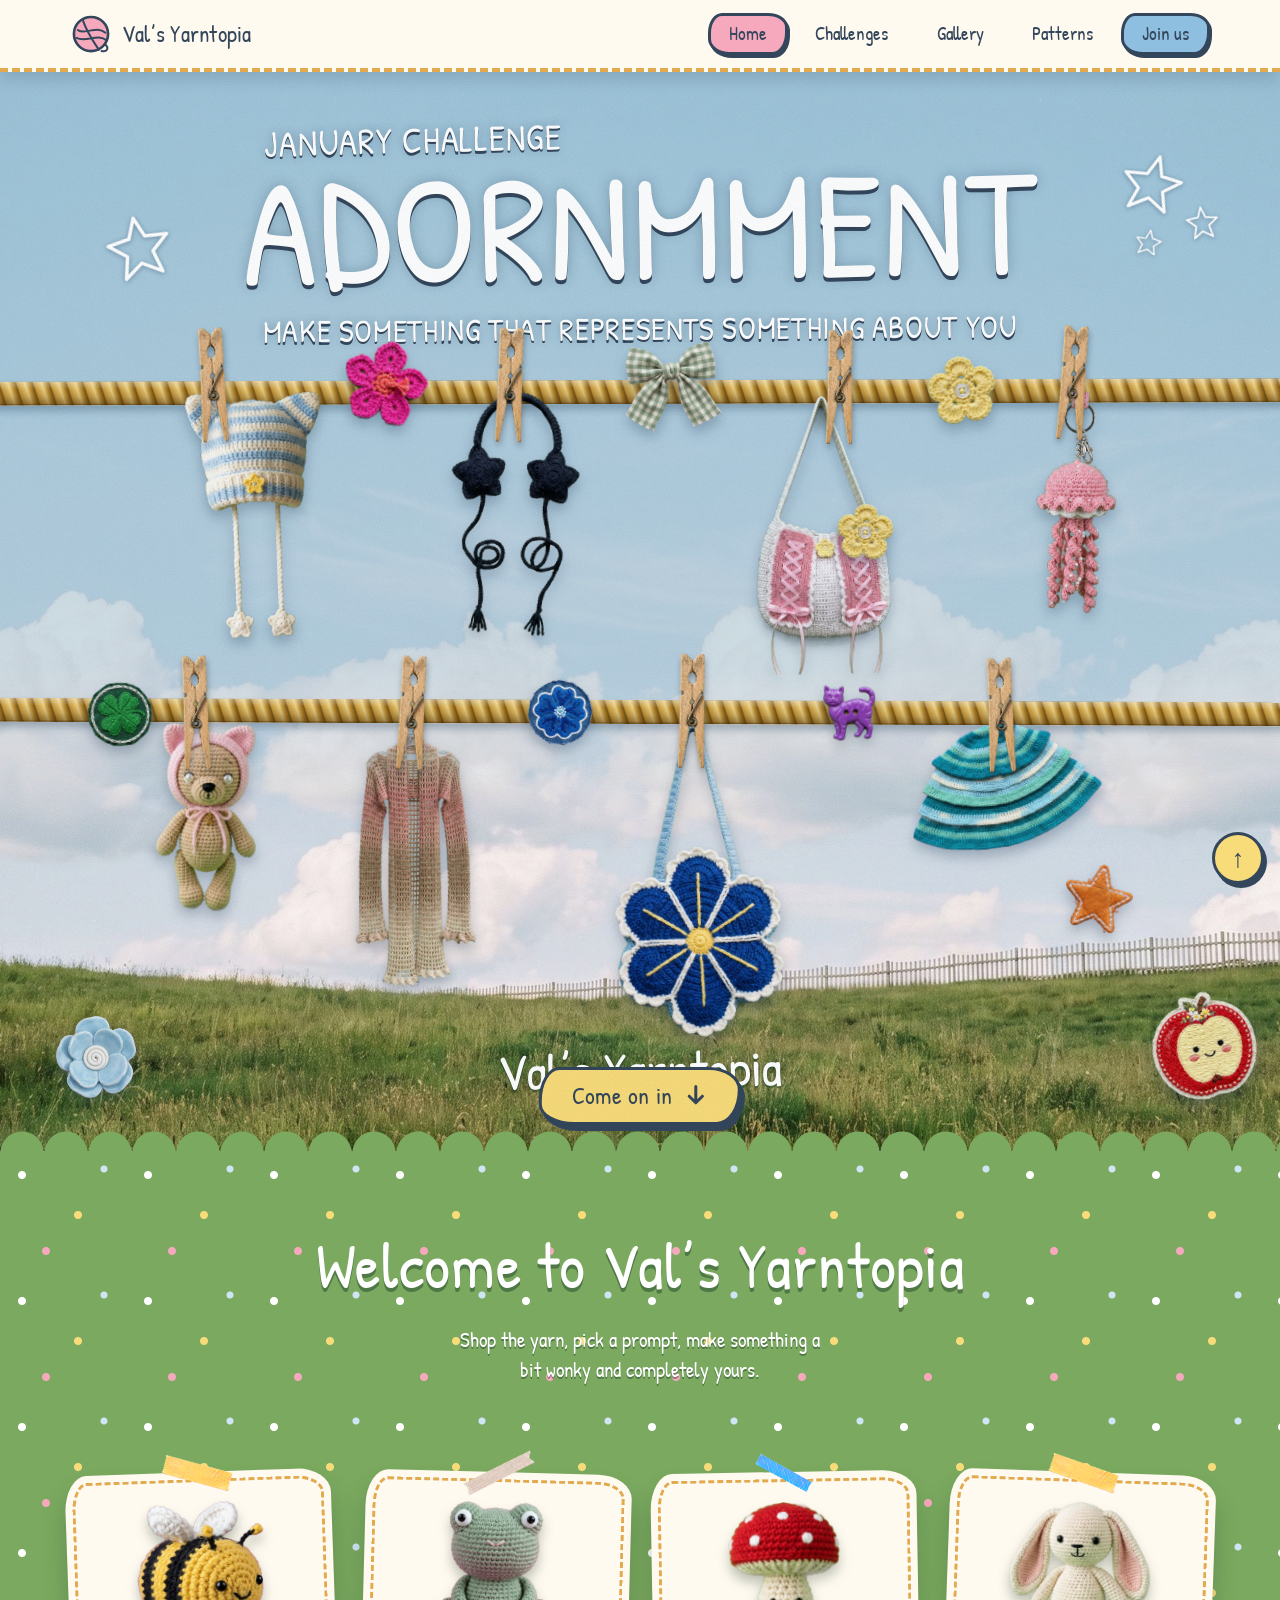
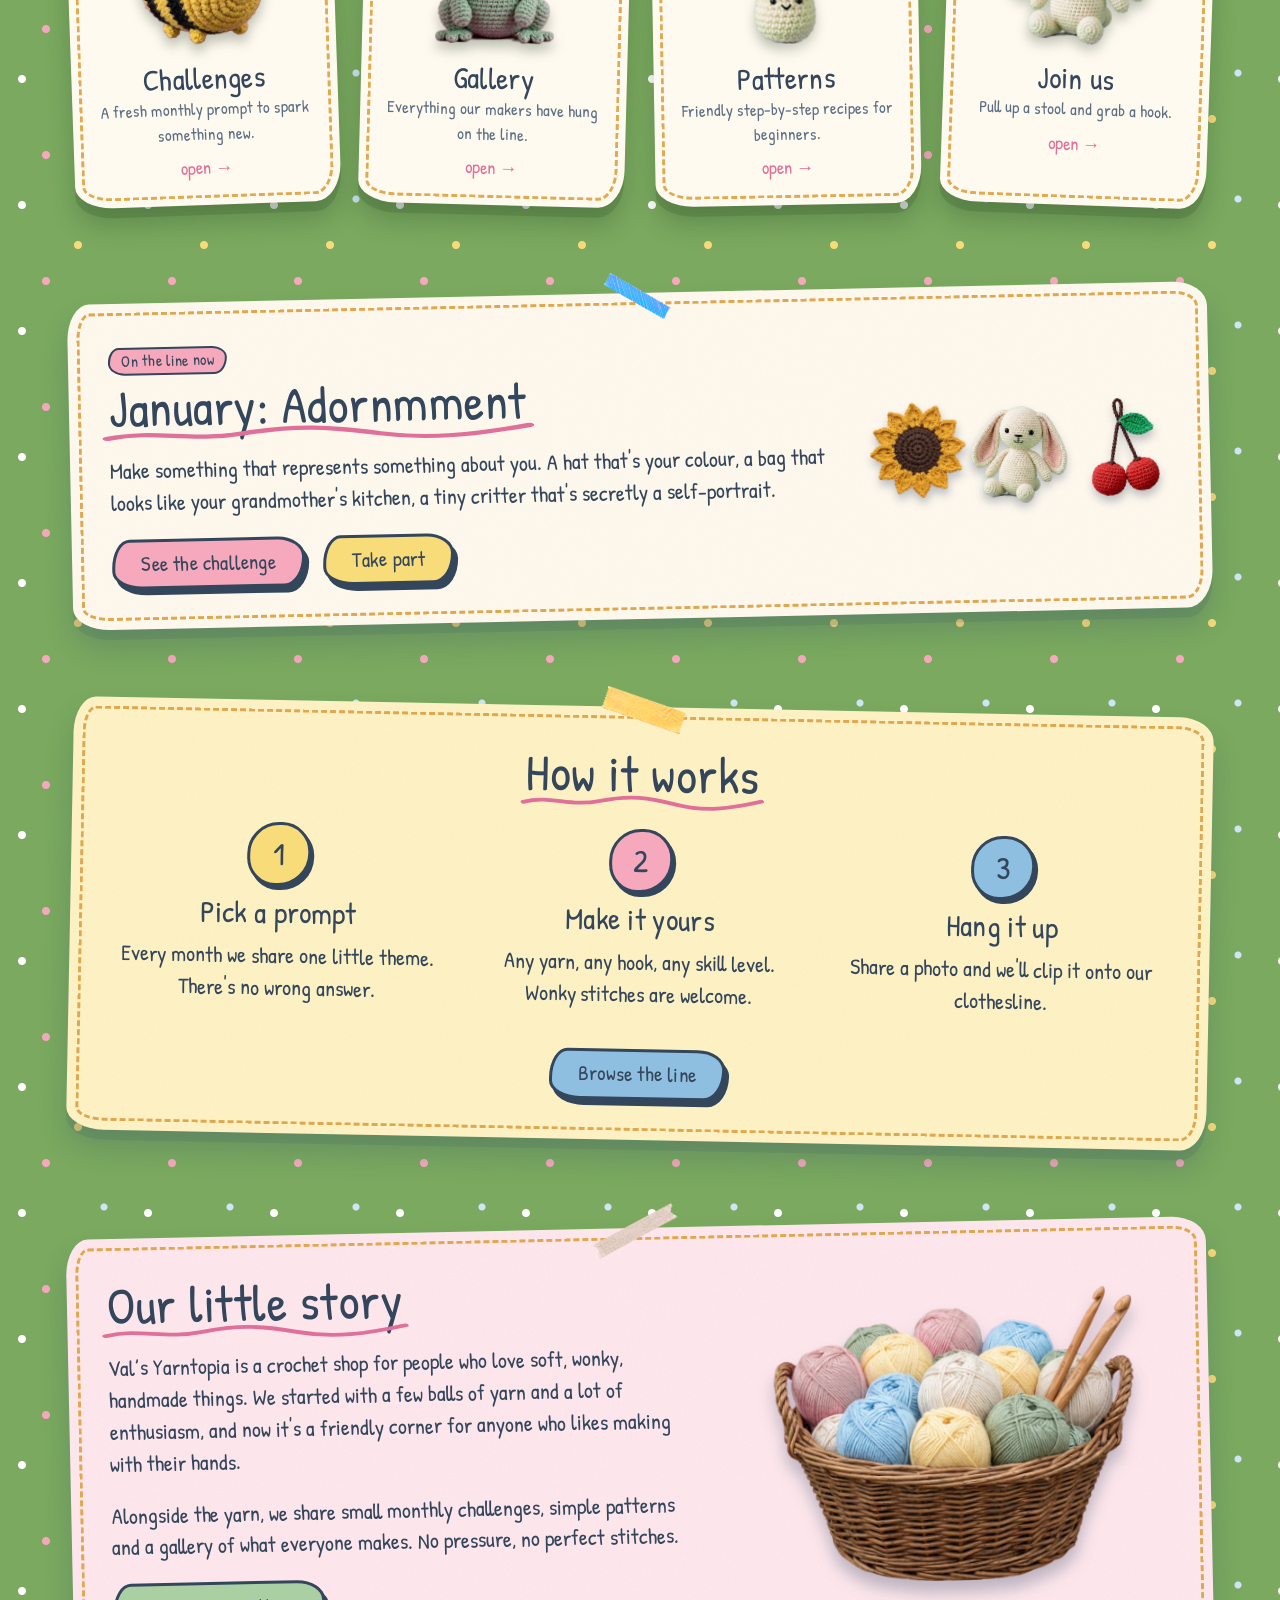
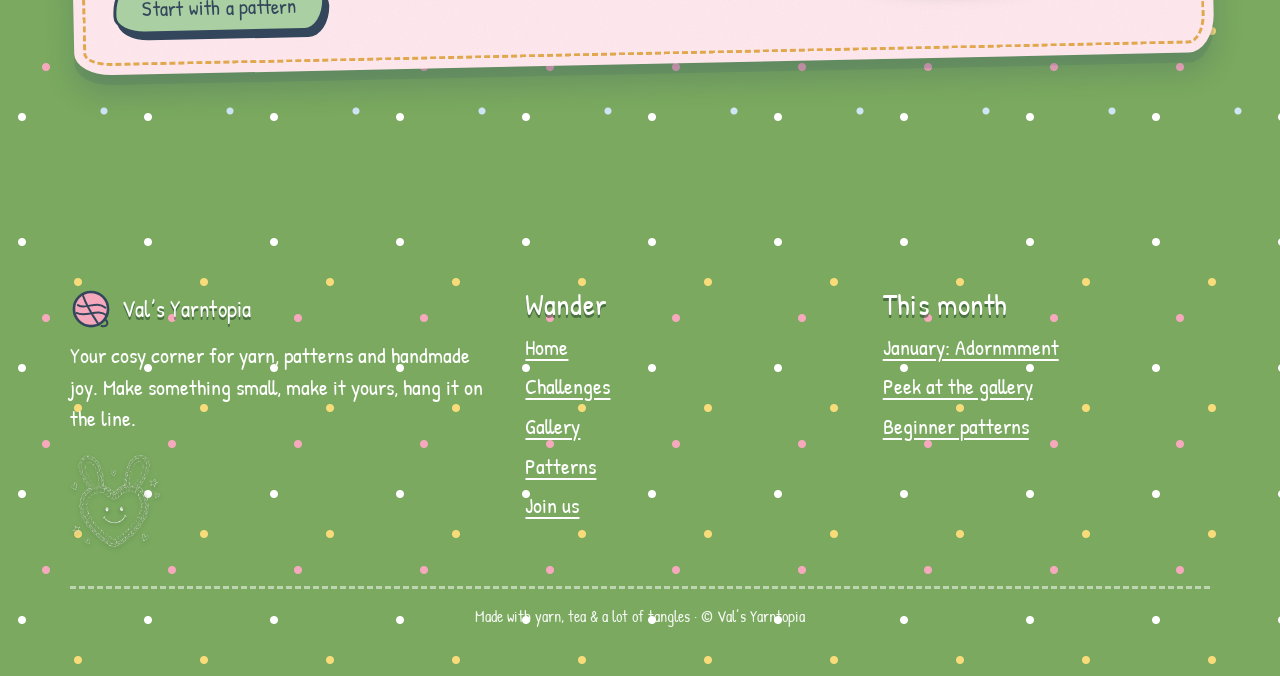
==== commit 09ddac44: "Rebrand as Val's Yarntopia Co-Authored-By: Claude Sonnet 5 <noreply@anthropic.com>" ====
--- a/index.html
+++ b/index.html
@@ -3,8 +3,8 @@
 <head>
   <meta charset="utf-8">
   <meta name="viewport" content="width=device-width, initial-scale=1">
-  <title>The Crochet Collective · January Challenge: Adornmment</title>
-  <meta name="description" content="A handmade crochet collective. January Challenge: Adornmment — make something that represents something about you.">
+  <title>Val’s Yarntopia · January Challenge: Adornmment</title>
+  <meta name="description" content="Val’s Yarntopia, a handmade crochet shop and community. January Challenge: Adornmment — make something that represents something about you.">
   <link rel="icon" href="data:image/svg+xml,%3Csvg%20xmlns%3D'http%3A%2F%2Fwww.w3.org%2F2000%2Fsvg'%20viewBox%3D'0%200%2064%2064'%3E%3Ccircle%20cx%3D'32'%20cy%3D'32'%20r%3D'26'%20fill%3D'%23f6a9bd'%20stroke%3D'%2333465b'%20stroke-width%3D'4'%2F%3E%3Cpath%20d%3D'M12%2026%20C%2024%2034%2C%2040%2018%2C%2054%2030%20M10%2038%20C%2024%2046%2C%2042%2030%2C%2056%2042%20M20%2012%20C%2026%2030%2C%2036%2044%2C%2044%2056'%20fill%3D'none'%20stroke%3D'%2333465b'%20stroke-width%3D'3'%20stroke-linecap%3D'round'%2F%3E%3C%2Fsvg%3E">
   <link rel="preconnect" href="https://fonts.googleapis.com">
   <link rel="preconnect" href="https://fonts.gstatic.com" crossorigin>
@@ -15,7 +15,7 @@
 <a class="skip" href="#main">Skip to content</a>
 <header class="topbar">
   <div class="wrap">
-    <a class="logo" href="index.html"><svg viewBox="0 0 64 64" aria-hidden="true"><circle cx="32" cy="32" r="26" fill="#f6a9bd" stroke="#33465b" stroke-width="4"/><path d="M12 26 C 24 34, 40 18, 54 30 M10 38 C 24 46, 42 30, 56 42 M20 12 C 26 30, 36 44, 44 56" fill="none" stroke="#33465b" stroke-width="3" stroke-linecap="round"/><path d="M54 48 C 60 54, 56 60, 48 58" fill="none" stroke="#33465b" stroke-width="3" stroke-linecap="round"/></svg><span>The Crochet Collective</span></a>
+    <a class="logo" href="index.html"><svg viewBox="0 0 64 64" aria-hidden="true"><circle cx="32" cy="32" r="26" fill="#f6a9bd" stroke="#33465b" stroke-width="4"/><path d="M12 26 C 24 34, 40 18, 54 30 M10 38 C 24 46, 42 30, 56 42 M20 12 C 26 30, 36 44, 44 56" fill="none" stroke="#33465b" stroke-width="3" stroke-linecap="round"/><path d="M54 48 C 60 54, 56 60, 48 58" fill="none" stroke="#33465b" stroke-width="3" stroke-linecap="round"/></svg><span>Val’s Yarntopia</span></a>
     <input class="nav-toggle" type="checkbox" id="nav-toggle" aria-label="Toggle menu">
     <label class="burger" for="nav-toggle" aria-hidden="true"><span></span><span></span><span></span></label>
     <nav class="nav" aria-label="Main">
@@ -85,7 +85,7 @@
     <a class="hot" href="patterns.html" aria-label="Patterns"><img class="item swirl"       src="assets/swirl.webp"       alt="Pale blue flower trinket"></a>
     <a class="hot" href="join.html" aria-label="Join us"><img class="item apple"       src="assets/apple.webp"       alt="Smiling apple patch"></a>
 
-    <footer class="brand">The Crochet Collective</footer>
+    <footer class="brand">Val’s Yarntopia</footer>
     <a class="btn btn-yellow enter" href="#hello">Come on in <svg class="d" viewBox="0 0 40 40" aria-hidden="true"><path d="M20 6 V32 M9 22 L20 33 L31 22"/></svg></a>
   </div>
 </main>
@@ -93,14 +93,14 @@
   <div class="wrap">
 
     <section class="hero-band">
-      <h2>Hello, we're a tiny yarn club</h2>
-      <p>Pick a prompt, pick a colour, make something a bit wonky and completely yours.</p>
+      <h2>Welcome to Val’s Yarntopia</h2>
+      <p>Shop the yarn, pick a prompt, make something a bit wonky and completely yours.</p>
     </section>
 
     <section class="section" aria-label="Where to go">
       <div class="doors">
         <a class="door" href="challenges.html"><img src="assets/bee.webp" alt=""><h3>Challenges</h3><p>A fresh monthly prompt to spark something new.</p><span class="go">open →</span></a>
-        <a class="door" href="gallery.html"><img src="assets/frog.webp" alt=""><h3>Gallery</h3><p>Everything the club has hung on the line.</p><span class="go">open →</span></a>
+        <a class="door" href="gallery.html"><img src="assets/frog.webp" alt=""><h3>Gallery</h3><p>Everything our makers have hung on the line.</p><span class="go">open →</span></a>
         <a class="door" href="patterns.html"><img src="assets/mushroom.webp" alt=""><h3>Patterns</h3><p>Friendly step-by-step recipes for beginners.</p><span class="go">open →</span></a>
         <a class="door" href="join.html"><img src="assets/bunny.webp" alt=""><h3>Join us</h3><p>Pull up a stool and grab a hook.</p><span class="go">open →</span></a>
       </div>
@@ -131,7 +131,7 @@
         <div class="steps">
           <div class="step"><h3>Pick a prompt</h3><p>Every month we share one little theme. There's no wrong answer.</p></div>
           <div class="step"><h3>Make it yours</h3><p>Any yarn, any hook, any skill level. Wonky stitches are welcome.</p></div>
-          <div class="step"><h3>Hang it up</h3><p>Share a photo and we'll clip it onto the collective's clothesline.</p></div>
+          <div class="step"><h3>Hang it up</h3><p>Share a photo and we'll clip it onto our clothesline.</p></div>
         </div>
         <div class="btn-row" style="justify-content:center;margin-top:10px"><a class="btn btn-blue" href="gallery.html">Browse the line</a></div>
       </div>
@@ -142,8 +142,8 @@
         <div class="two-col">
           <div>
             <h2><span class="scribble">Our little story</span></h2>
-            <p>The Crochet Collective started as a few friends trading yarn scraps and awkward first granny squares. Now it's a friendly place for anyone who likes making soft things with their hands.</p>
-            <p>We share small monthly challenges, simple patterns and a gallery of what everyone makes. No pressure, no perfect stitches. Just yarn and good company.</p>
+            <p>Val’s Yarntopia is a crochet shop for people who love soft, wonky, handmade things. We started with a few balls of yarn and a lot of enthusiasm, and now it's a friendly corner for anyone who likes making with their hands.</p>
+            <p>Alongside the yarn, we share small monthly challenges, simple patterns and a gallery of what everyone makes. No pressure, no perfect stitches.</p>
             <div class="btn-row"><a class="btn btn-sage" href="patterns.html">Start with a pattern</a></div>
           </div>
           <div style="text-align:center"><img src="assets/basket.webp" alt="A basket of pastel yarn balls with wooden crochet hooks" style="width:min(100%,360px);filter:drop-shadow(0 12px 8px rgba(40,60,90,.3))"></div>
@@ -156,8 +156,8 @@
 <footer class="footer">
   <div class="wrap">
     <div>
-      <a class="logo" href="index.html"><svg viewBox="0 0 64 64" aria-hidden="true"><circle cx="32" cy="32" r="26" fill="#f6a9bd" stroke="#33465b" stroke-width="4"/><path d="M12 26 C 24 34, 40 18, 54 30 M10 38 C 24 46, 42 30, 56 42 M20 12 C 26 30, 36 44, 44 56" fill="none" stroke="#33465b" stroke-width="3" stroke-linecap="round"/><path d="M54 48 C 60 54, 56 60, 48 58" fill="none" stroke="#33465b" stroke-width="3" stroke-linecap="round"/></svg><span>The Crochet Collective</span></a>
-      <p>A tiny, friendly yarn club. Make something small, make it yours, hang it on the line.</p>
+      <a class="logo" href="index.html"><svg viewBox="0 0 64 64" aria-hidden="true"><circle cx="32" cy="32" r="26" fill="#f6a9bd" stroke="#33465b" stroke-width="4"/><path d="M12 26 C 24 34, 40 18, 54 30 M10 38 C 24 46, 42 30, 56 42 M20 12 C 26 30, 36 44, 44 56" fill="none" stroke="#33465b" stroke-width="3" stroke-linecap="round"/><path d="M54 48 C 60 54, 56 60, 48 58" fill="none" stroke="#33465b" stroke-width="3" stroke-linecap="round"/></svg><span>Val’s Yarntopia</span></a>
+      <p>Your cosy corner for yarn, patterns and handmade joy. Make something small, make it yours, hang it on the line.</p>
       <img src="assets/d-heart.webp" alt="" width="90" style="filter:drop-shadow(0 2px 2px rgba(20,50,30,.5))">
     </div>
     <div>
@@ -178,7 +178,7 @@
         <li><a href="patterns.html">Beginner patterns</a></li>
       </ul>
     </div>
-    <p class="fine">Made with yarn, tea &amp; a lot of tangles · © The Crochet Collective</p>
+    <p class="fine">Made with yarn, tea &amp; a lot of tangles · © Val’s Yarntopia</p>
   </div>
 </footer>
 <a class="up" href="#main" aria-label="Back to top">↑</a>
--- a/style.css
+++ b/style.css
@@ -1,5 +1,5 @@
 /* ==========================================================
-   ADORNMMENT — January Challenge · The Crochet Collective
+   ADORNMMENT — January Challenge · Val’s Yarntopia
    HTML + CSS only. Everything is positioned on a fixed design
    grid and scaled with --u (1 design unit = width / grid width).
 
--- a/site.css
+++ b/site.css
@@ -1,5 +1,5 @@
 /* ==========================================================
-   The Crochet Collective — shared site styles (HTML + CSS only)
+   Val’s Yarntopia — shared site styles (HTML + CSS only)
    Scrapbook / craft-board look: paper cards, washi tape, stitched
    borders, wobbly hand-drawn edges, chunky offset-shadow buttons.
    Interactivity is CSS-only: checkbox nav, radio filters,
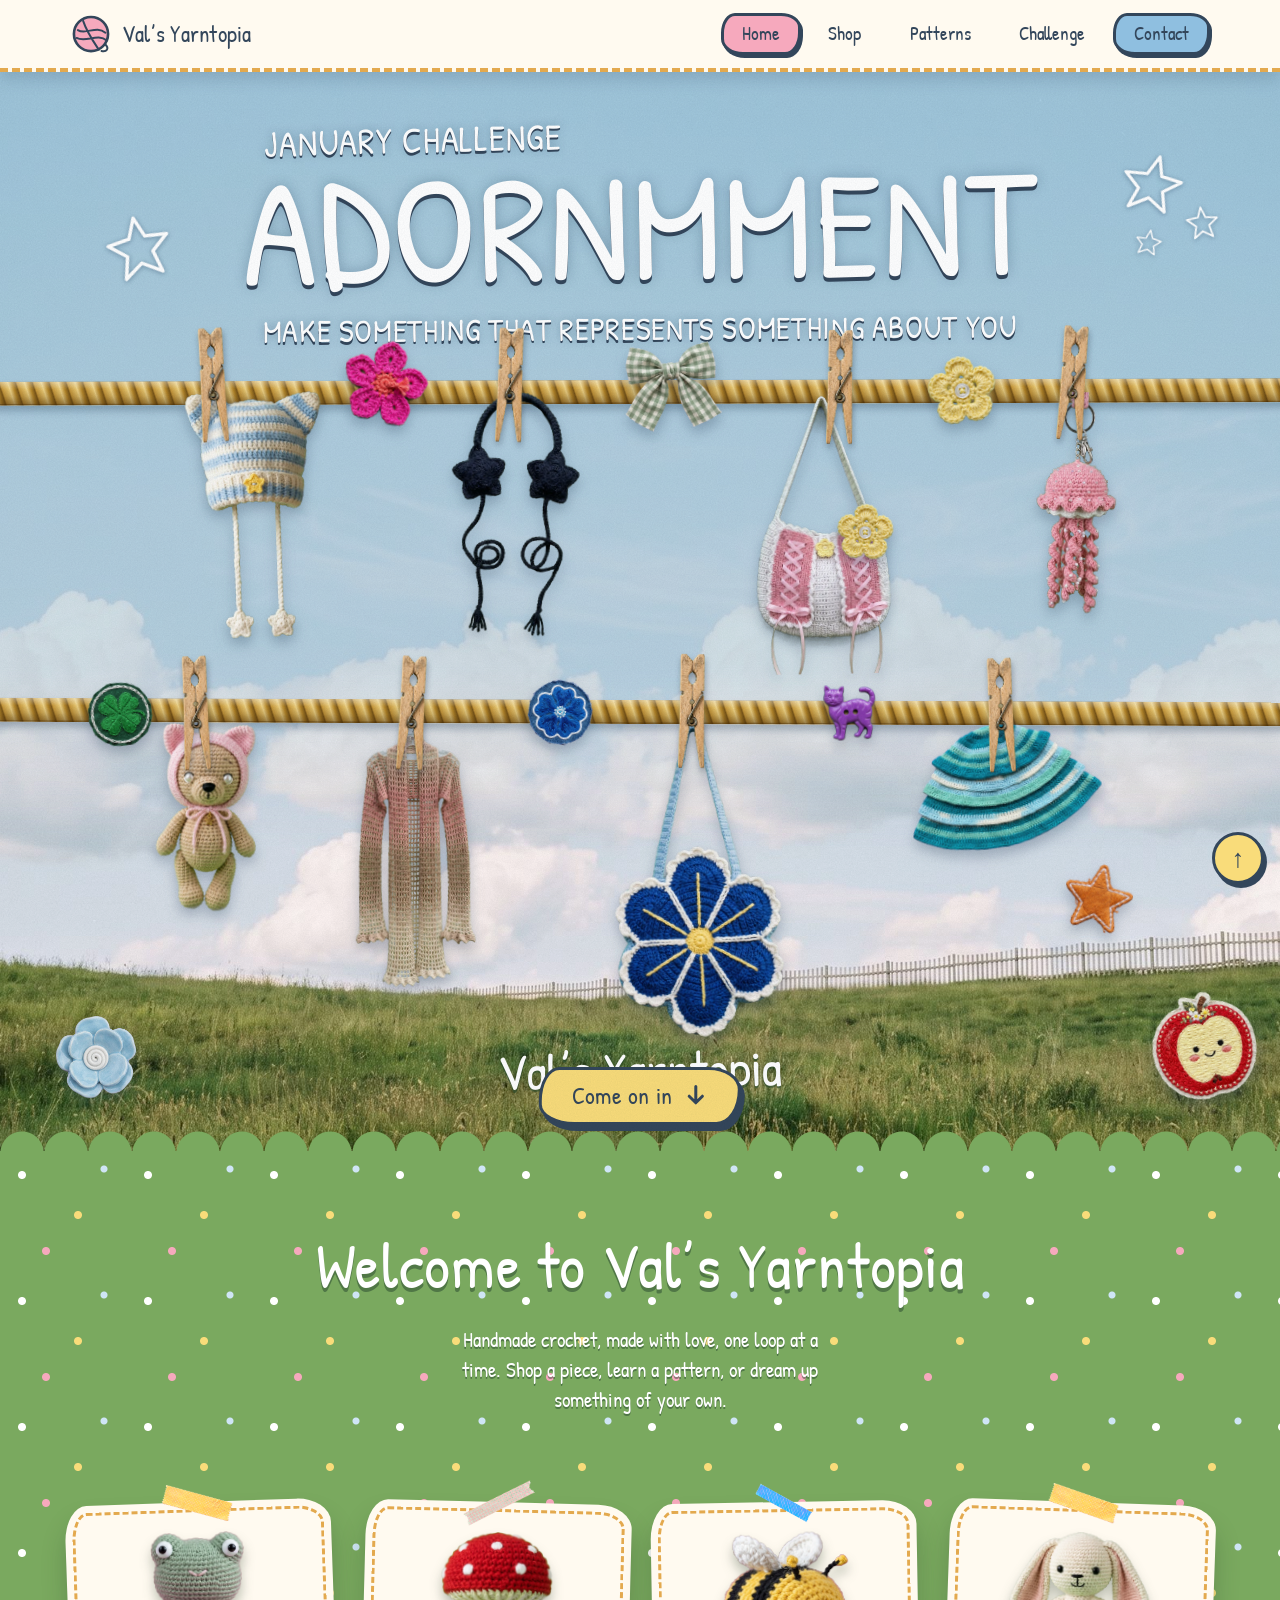
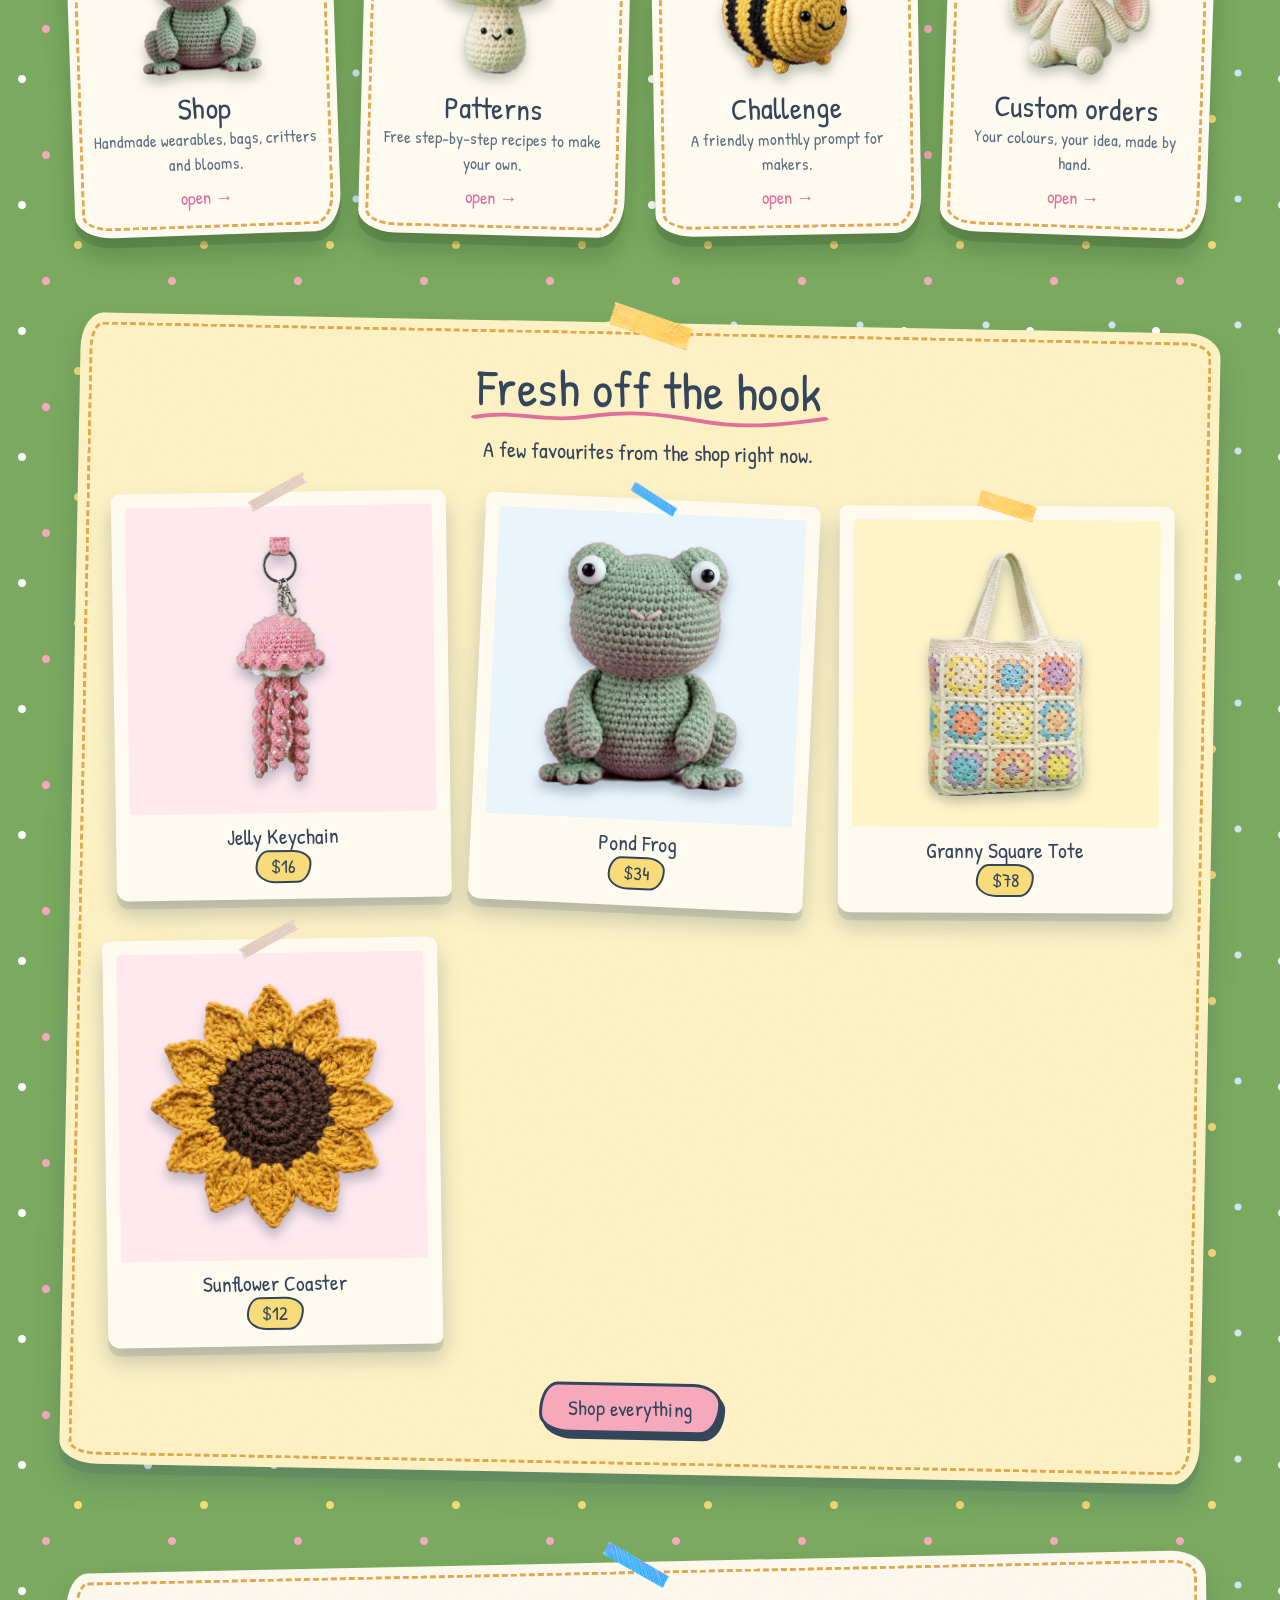
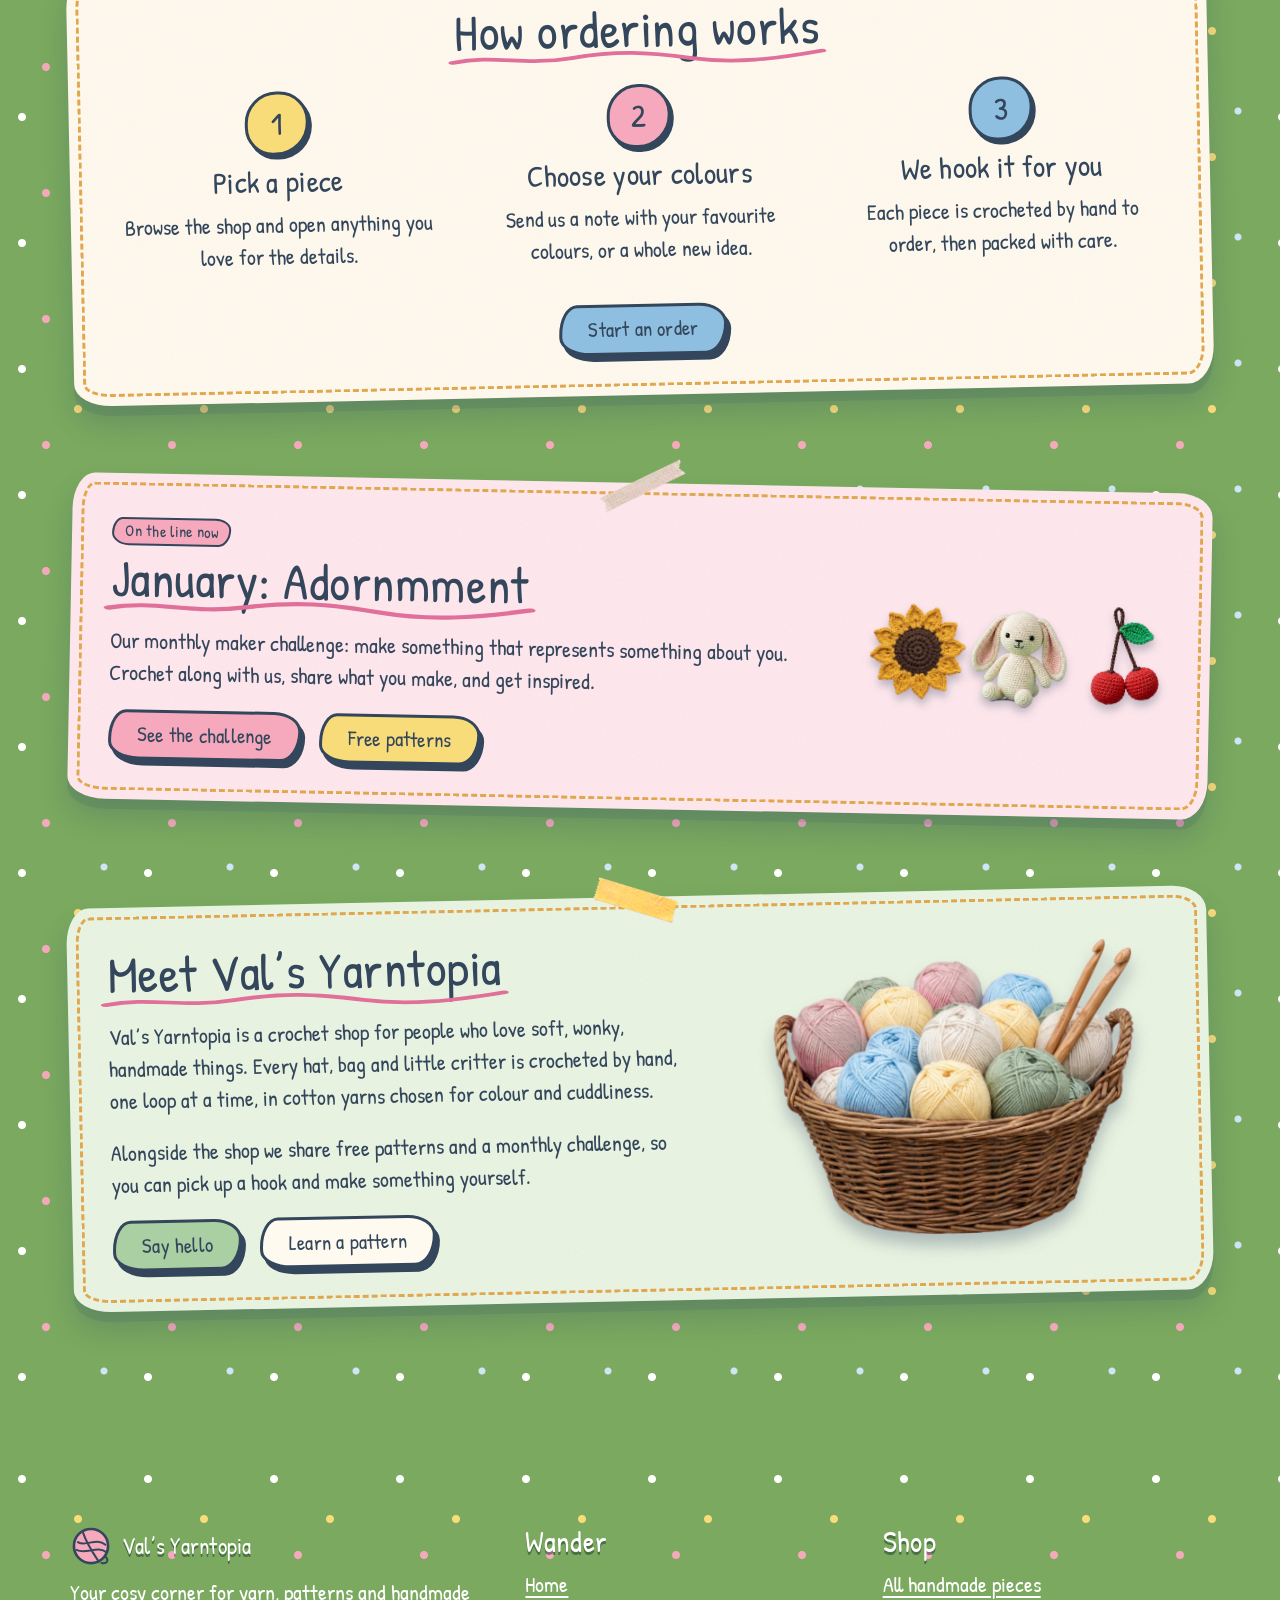
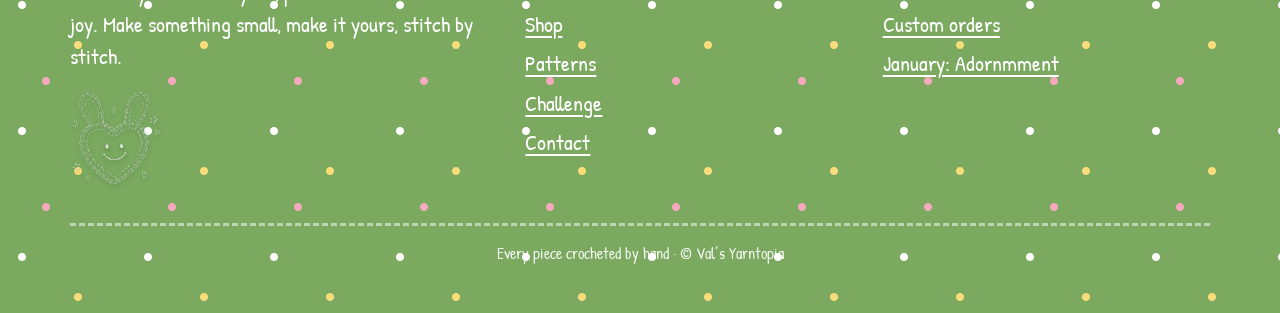
==== commit d5922381: "Turn site into a crochet shop: shop, patterns, challenge and contact pages Co-Authored-By: Claude So" ====
--- a/index.html
+++ b/index.html
@@ -3,8 +3,8 @@
 <head>
   <meta charset="utf-8">
   <meta name="viewport" content="width=device-width, initial-scale=1">
-  <title>Val’s Yarntopia · January Challenge: Adornmment</title>
-  <meta name="description" content="Val’s Yarntopia, a handmade crochet shop and community. January Challenge: Adornmment — make something that represents something about you.">
+  <title>Val’s Yarntopia · Handmade Crochet Shop</title>
+  <meta name="description" content="Val’s Yarntopia: a handmade crochet shop. Wearables, bags, amigurumi critters and blooms, made to order. January Challenge: Adornmment.">
   <link rel="icon" href="data:image/svg+xml,%3Csvg%20xmlns%3D'http%3A%2F%2Fwww.w3.org%2F2000%2Fsvg'%20viewBox%3D'0%200%2064%2064'%3E%3Ccircle%20cx%3D'32'%20cy%3D'32'%20r%3D'26'%20fill%3D'%23f6a9bd'%20stroke%3D'%2333465b'%20stroke-width%3D'4'%2F%3E%3Cpath%20d%3D'M12%2026%20C%2024%2034%2C%2040%2018%2C%2054%2030%20M10%2038%20C%2024%2046%2C%2042%2030%2C%2056%2042%20M20%2012%20C%2026%2030%2C%2036%2044%2C%2044%2056'%20fill%3D'none'%20stroke%3D'%2333465b'%20stroke-width%3D'3'%20stroke-linecap%3D'round'%2F%3E%3C%2Fsvg%3E">
   <link rel="preconnect" href="https://fonts.googleapis.com">
   <link rel="preconnect" href="https://fonts.gstatic.com" crossorigin>
@@ -21,10 +21,10 @@
     <nav class="nav" aria-label="Main">
       <ul>
         <li><a href="index.html" aria-current="page">Home</a></li>
-        <li><a href="challenges.html">Challenges</a></li>
-        <li><a href="gallery.html">Gallery</a></li>
+        <li><a href="shop.html">Shop</a></li>
         <li><a href="patterns.html">Patterns</a></li>
-        <li><a href="join.html">Join us</a></li>
+        <li><a href="challenges.html">Challenge</a></li>
+        <li><a href="contact.html">Contact</a></li>
       </ul>
     </nav>
   </div>
@@ -50,25 +50,25 @@
     </header>
 
     <!-- small decorations on the rope -->
-    <a class="hot" href="gallery.html#pc-hibiscus" aria-label="Hot Pink Bloom"><img class="item flower-pink"   src="assets/flower-pink.webp"   alt="Pink crochet flower"></a>
+    <a class="hot" href="shop.html#pc-hibiscus" aria-label="Hot Pink Bloom"><img class="item flower-pink"   src="assets/flower-pink.webp"   alt="Pink crochet flower"></a>
     <img class="item bow"           src="assets/bow.webp"           alt="Green gingham bow">
-    <a class="hot" href="gallery.html#pc-butter" aria-label="Buttercup Flower"><img class="item flower-yellow" src="assets/flower-yellow.webp" alt="Yellow crochet flower"></a>
+    <a class="hot" href="shop.html#pc-butter" aria-label="Buttercup Flower"><img class="item flower-yellow" src="assets/flower-yellow.webp" alt="Yellow crochet flower"></a>
     <img class="item clover"        src="assets/clover.webp"        alt="Embroidered four-leaf clover">
     <img class="item patch-blue"    src="assets/patch-blue.webp"    alt="Blue embroidered flower">
     <img class="item cat"           src="assets/cat.webp"           alt="Purple cat button">
 
     <!-- top row -->
-    <a class="hot" href="gallery.html#pc-hat" aria-label="Sunday Morning Bonnet"><img class="item hat"       src="assets/hat.webp"       alt="Striped crochet cat-ear bonnet"></a>
-    <a class="hot" href="gallery.html#pc-star" aria-label="Star Headphones"><img class="item star-char" src="assets/star-char.webp" alt="Navy crochet star headphones"></a>
-    <a class="hot" href="gallery.html#pc-pouch" aria-label="Ribbon Corset Bag"><img class="item pouch"     src="assets/pouch.webp"     alt="Pink and white crochet bag"></a>
+    <a class="hot" href="shop.html#pc-hat" aria-label="Sunday Morning Bonnet"><img class="item hat"       src="assets/hat.webp"       alt="Striped crochet cat-ear bonnet"></a>
+    <a class="hot" href="shop.html#pc-star" aria-label="Star Headphones"><img class="item star-char" src="assets/star-char.webp" alt="Navy crochet star headphones"></a>
+    <a class="hot" href="shop.html#pc-pouch" aria-label="Ribbon Corset Bag"><img class="item pouch"     src="assets/pouch.webp"     alt="Pink and white crochet bag"></a>
     <img class="item pouch-flower" src="assets/flower-yellow.webp" alt="">
-    <a class="hot" href="gallery.html#pc-jelly" aria-label="Jelly Keychain"><img class="item jelly"     src="assets/jelly.webp"     alt="Pink crochet jellyfish keychain"></a>
+    <a class="hot" href="shop.html#pc-jelly" aria-label="Jelly Keychain"><img class="item jelly"     src="assets/jelly.webp"     alt="Pink crochet jellyfish keychain"></a>
 
     <!-- bottom row -->
-    <a class="hot" href="gallery.html#pc-doll" aria-label="Bonnet Bear"><img class="item doll"       src="assets/doll.webp"        alt="Crochet teddy doll"></a>
-    <a class="hot" href="gallery.html#pc-scarf" aria-label="Sunset Mesh Shrug"><img class="item scarf"      src="assets/scarf.webp"       alt="Mesh crochet shrug"></a>
-    <a class="hot" href="gallery.html#pc-bluebell" aria-label="Bluebell Bag"><img class="item flower-blue" src="assets/flower-blue.webp" alt="Blue crochet flower bag"></a>
-    <a class="hot" href="gallery.html#pc-ruffle" aria-label="Sea-Glass Ruffle Hat"><img class="item skirt"      src="assets/skirt.webp"       alt="Ruffled turquoise crochet hat"></a>
+    <a class="hot" href="shop.html#pc-doll" aria-label="Bonnet Bear"><img class="item doll"       src="assets/doll.webp"        alt="Crochet teddy doll"></a>
+    <a class="hot" href="shop.html#pc-scarf" aria-label="Sunset Mesh Shrug"><img class="item scarf"      src="assets/scarf.webp"       alt="Mesh crochet shrug"></a>
+    <a class="hot" href="shop.html#pc-bluebell" aria-label="Bluebell Bag"><img class="item flower-blue" src="assets/flower-blue.webp" alt="Blue crochet flower bag"></a>
+    <a class="hot" href="shop.html#pc-ruffle" aria-label="Sea-Glass Ruffle Hat"><img class="item skirt"      src="assets/skirt.webp"       alt="Ruffled turquoise crochet hat"></a>
 
     <!-- clothespins -->
     <img class="pin pin-hat"   src="assets/pin.webp" alt="">
@@ -82,8 +82,8 @@
 
     <!-- corner stickers -->
     <img class="item star-orange" src="assets/star-orange.webp" alt="">
-    <a class="hot" href="patterns.html" aria-label="Patterns"><img class="item swirl"       src="assets/swirl.webp"       alt="Pale blue flower trinket"></a>
-    <a class="hot" href="join.html" aria-label="Join us"><img class="item apple"       src="assets/apple.webp"       alt="Smiling apple patch"></a>
+    <a class="hot" href="patterns.html" aria-label="Free patterns"><img class="item swirl"       src="assets/swirl.webp"       alt="Pale blue flower trinket"></a>
+    <a class="hot" href="contact.html" aria-label="Custom orders"><img class="item apple"       src="assets/apple.webp"       alt="Smiling apple patch"></a>
 
     <footer class="brand">Val’s Yarntopia</footer>
     <a class="btn btn-yellow enter" href="#hello">Come on in <svg class="d" viewBox="0 0 40 40" aria-hidden="true"><path d="M20 6 V32 M9 22 L20 33 L31 22"/></svg></a>
@@ -94,28 +94,54 @@
 
     <section class="hero-band">
       <h2>Welcome to Val’s Yarntopia</h2>
-      <p>Shop the yarn, pick a prompt, make something a bit wonky and completely yours.</p>
+      <p>Handmade crochet, made with love, one loop at a time. Shop a piece, learn a pattern, or dream up something of your own.</p>
     </section>
 
     <section class="section" aria-label="Where to go">
       <div class="doors">
-        <a class="door" href="challenges.html"><img src="assets/bee.webp" alt=""><h3>Challenges</h3><p>A fresh monthly prompt to spark something new.</p><span class="go">open →</span></a>
-        <a class="door" href="gallery.html"><img src="assets/frog.webp" alt=""><h3>Gallery</h3><p>Everything our makers have hung on the line.</p><span class="go">open →</span></a>
-        <a class="door" href="patterns.html"><img src="assets/mushroom.webp" alt=""><h3>Patterns</h3><p>Friendly step-by-step recipes for beginners.</p><span class="go">open →</span></a>
-        <a class="door" href="join.html"><img src="assets/bunny.webp" alt=""><h3>Join us</h3><p>Pull up a stool and grab a hook.</p><span class="go">open →</span></a>
+        <a class="door" href="shop.html"><img src="assets/frog.webp" alt=""><h3>Shop</h3><p>Handmade wearables, bags, critters and blooms.</p><span class="go">open →</span></a>
+        <a class="door" href="patterns.html"><img src="assets/mushroom.webp" alt=""><h3>Patterns</h3><p>Free step-by-step recipes to make your own.</p><span class="go">open →</span></a>
+        <a class="door" href="challenges.html"><img src="assets/bee.webp" alt=""><h3>Challenge</h3><p>A friendly monthly prompt for makers.</p><span class="go">open →</span></a>
+        <a class="door" href="contact.html"><img src="assets/bunny.webp" alt=""><h3>Custom orders</h3><p>Your colours, your idea, made by hand.</p><span class="go">open →</span></a>
+      </div>
+    </section>
+
+    <section class="section">
+      <div class="paper yellow tape-yellow tilt-r">
+        <h2 style="text-align:center"><span class="scribble">Fresh off the hook</span></h2>
+        <p style="text-align:center">A few favourites from the shop right now.</p>
+        <div class="grid">
+        <a class="p crit" href="shop.html#pc-jelly"><div class="ph"><img src="assets/jelly.webp" alt="Jelly Keychain" loading="lazy"></div><div class="cap"><b>Jelly Keychain</b><small>$16</small></div></a>
+        <a class="p crit" href="shop.html#pc-frog"><div class="ph"><img src="assets/frog.webp" alt="Pond Frog" loading="lazy"></div><div class="cap"><b>Pond Frog</b><small>$34</small></div></a>
+        <a class="p bag" href="shop.html#pc-tote"><div class="ph"><img src="assets/tote.webp" alt="Granny Square Tote" loading="lazy"></div><div class="cap"><b>Granny Square Tote</b><small>$78</small></div></a>
+        <a class="p bloom" href="shop.html#pc-sunflower"><div class="ph"><img src="assets/sunflower.webp" alt="Sunflower Coaster" loading="lazy"></div><div class="cap"><b>Sunflower Coaster</b><small>$12</small></div></a>
+        </div>
+        <div class="btn-row" style="justify-content:center"><a class="btn" href="shop.html">Shop everything</a></div>
       </div>
     </section>
 
     <section class="section">
       <div class="paper tape-blue tilt-l">
+        <h2 style="text-align:center"><span class="scribble">How ordering works</span></h2>
+        <div class="steps">
+          <div class="step"><h3>Pick a piece</h3><p>Browse the shop and open anything you love for the details.</p></div>
+          <div class="step"><h3>Choose your colours</h3><p>Send us a note with your favourite colours, or a whole new idea.</p></div>
+          <div class="step"><h3>We hook it for you</h3><p>Each piece is crocheted by hand to order, then packed with care.</p></div>
+        </div>
+        <div class="btn-row" style="justify-content:center;margin-top:10px"><a class="btn btn-blue" href="contact.html">Start an order</a></div>
+      </div>
+    </section>
+
+    <section class="section">
+      <div class="paper pinkish tape-pink tilt-r">
         <div class="banner">
           <div>
             <p class="chip pink">On the line now</p>
             <h2><span class="scribble">January: Adornmment</span></h2>
-            <p>Make something that represents something about you. A hat that's your colour, a bag that looks like your grandmother's kitchen, a tiny critter that's secretly a self-portrait.</p>
+            <p>Our monthly maker challenge: make something that represents something about you. Crochet along with us, share what you make, and get inspired.</p>
             <div class="btn-row">
               <a class="btn" href="challenges.html">See the challenge</a>
-              <a class="btn btn-yellow" href="join.html">Take part</a>
+              <a class="btn btn-yellow" href="patterns.html">Free patterns</a>
             </div>
           </div>
           <div class="peek" aria-hidden="true">
@@ -126,25 +152,13 @@
     </section>
 
     <section class="section">
-      <div class="paper yellow tape-yellow tilt-r">
-        <h2 style="text-align:center"><span class="scribble">How it works</span></h2>
-        <div class="steps">
-          <div class="step"><h3>Pick a prompt</h3><p>Every month we share one little theme. There's no wrong answer.</p></div>
-          <div class="step"><h3>Make it yours</h3><p>Any yarn, any hook, any skill level. Wonky stitches are welcome.</p></div>
-          <div class="step"><h3>Hang it up</h3><p>Share a photo and we'll clip it onto our clothesline.</p></div>
-        </div>
-        <div class="btn-row" style="justify-content:center;margin-top:10px"><a class="btn btn-blue" href="gallery.html">Browse the line</a></div>
-      </div>
-    </section>
-
-    <section class="section">
-      <div class="paper pinkish tape-pink tilt-l">
+      <div class="paper sage tape-yellow tilt-l">
         <div class="two-col">
           <div>
-            <h2><span class="scribble">Our little story</span></h2>
-            <p>Val’s Yarntopia is a crochet shop for people who love soft, wonky, handmade things. We started with a few balls of yarn and a lot of enthusiasm, and now it's a friendly corner for anyone who likes making with their hands.</p>
-            <p>Alongside the yarn, we share small monthly challenges, simple patterns and a gallery of what everyone makes. No pressure, no perfect stitches.</p>
-            <div class="btn-row"><a class="btn btn-sage" href="patterns.html">Start with a pattern</a></div>
+            <h2><span class="scribble">Meet Val’s Yarntopia</span></h2>
+            <p>Val’s Yarntopia is a crochet shop for people who love soft, wonky, handmade things. Every hat, bag and little critter is crocheted by hand, one loop at a time, in cotton yarns chosen for colour and cuddliness.</p>
+            <p>Alongside the shop we share free patterns and a monthly challenge, so you can pick up a hook and make something yourself.</p>
+            <div class="btn-row"><a class="btn btn-sage" href="contact.html">Say hello</a><a class="btn btn-cream" href="patterns.html">Learn a pattern</a></div>
           </div>
           <div style="text-align:center"><img src="assets/basket.webp" alt="A basket of pastel yarn balls with wooden crochet hooks" style="width:min(100%,360px);filter:drop-shadow(0 12px 8px rgba(40,60,90,.3))"></div>
         </div>
@@ -157,28 +171,28 @@
   <div class="wrap">
     <div>
       <a class="logo" href="index.html"><svg viewBox="0 0 64 64" aria-hidden="true"><circle cx="32" cy="32" r="26" fill="#f6a9bd" stroke="#33465b" stroke-width="4"/><path d="M12 26 C 24 34, 40 18, 54 30 M10 38 C 24 46, 42 30, 56 42 M20 12 C 26 30, 36 44, 44 56" fill="none" stroke="#33465b" stroke-width="3" stroke-linecap="round"/><path d="M54 48 C 60 54, 56 60, 48 58" fill="none" stroke="#33465b" stroke-width="3" stroke-linecap="round"/></svg><span>Val’s Yarntopia</span></a>
-      <p>Your cosy corner for yarn, patterns and handmade joy. Make something small, make it yours, hang it on the line.</p>
+      <p>Your cosy corner for yarn, patterns and handmade joy. Make something small, make it yours, stitch by stitch.</p>
       <img src="assets/d-heart.webp" alt="" width="90" style="filter:drop-shadow(0 2px 2px rgba(20,50,30,.5))">
     </div>
     <div>
       <h3>Wander</h3>
       <ul>
         <li><a href="index.html">Home</a></li>
-        <li><a href="challenges.html">Challenges</a></li>
-        <li><a href="gallery.html">Gallery</a></li>
+        <li><a href="shop.html">Shop</a></li>
         <li><a href="patterns.html">Patterns</a></li>
-        <li><a href="join.html">Join us</a></li>
+        <li><a href="challenges.html">Challenge</a></li>
+        <li><a href="contact.html">Contact</a></li>
       </ul>
     </div>
     <div>
-      <h3>This month</h3>
+      <h3>Shop</h3>
       <ul>
+        <li><a href="shop.html">All handmade pieces</a></li>
+        <li><a href="contact.html">Custom orders</a></li>
         <li><a href="challenges.html">January: Adornmment</a></li>
-        <li><a href="gallery.html">Peek at the gallery</a></li>
-        <li><a href="patterns.html">Beginner patterns</a></li>
       </ul>
     </div>
-    <p class="fine">Made with yarn, tea &amp; a lot of tangles · © Val’s Yarntopia</p>
+    <p class="fine">Every piece crocheted by hand · © Val’s Yarntopia</p>
   </div>
 </footer>
 <a class="up" href="#main" aria-label="Back to top">↑</a>
--- a/site.css
+++ b/site.css
@@ -553,3 +553,7 @@
 .p .ph img, .lb-card .ph img, .pat-top .ph img { position: absolute; inset: 10%; width: 80%; height: 80%; object-fit: contain; }
 .pat-top .ph img { inset: 14%; width: 72%; height: 72%; }
 .paper::before, .door::before, .p::before { filter: saturate(1.7) contrast(1.05); }
+
+/* shop prices */
+.p .cap small { display: inline-block; margin-top: 2px; padding: 0 .7em; font: 400 1.2rem/1.5 var(--font-display); color: var(--ink); background: var(--yellow); border: 2px solid var(--ink); border-radius: var(--wob-s); }
+.price-big { font: 400 2.2rem/1 var(--font-display); color: var(--pink-d); margin: 0 0 .4em; }
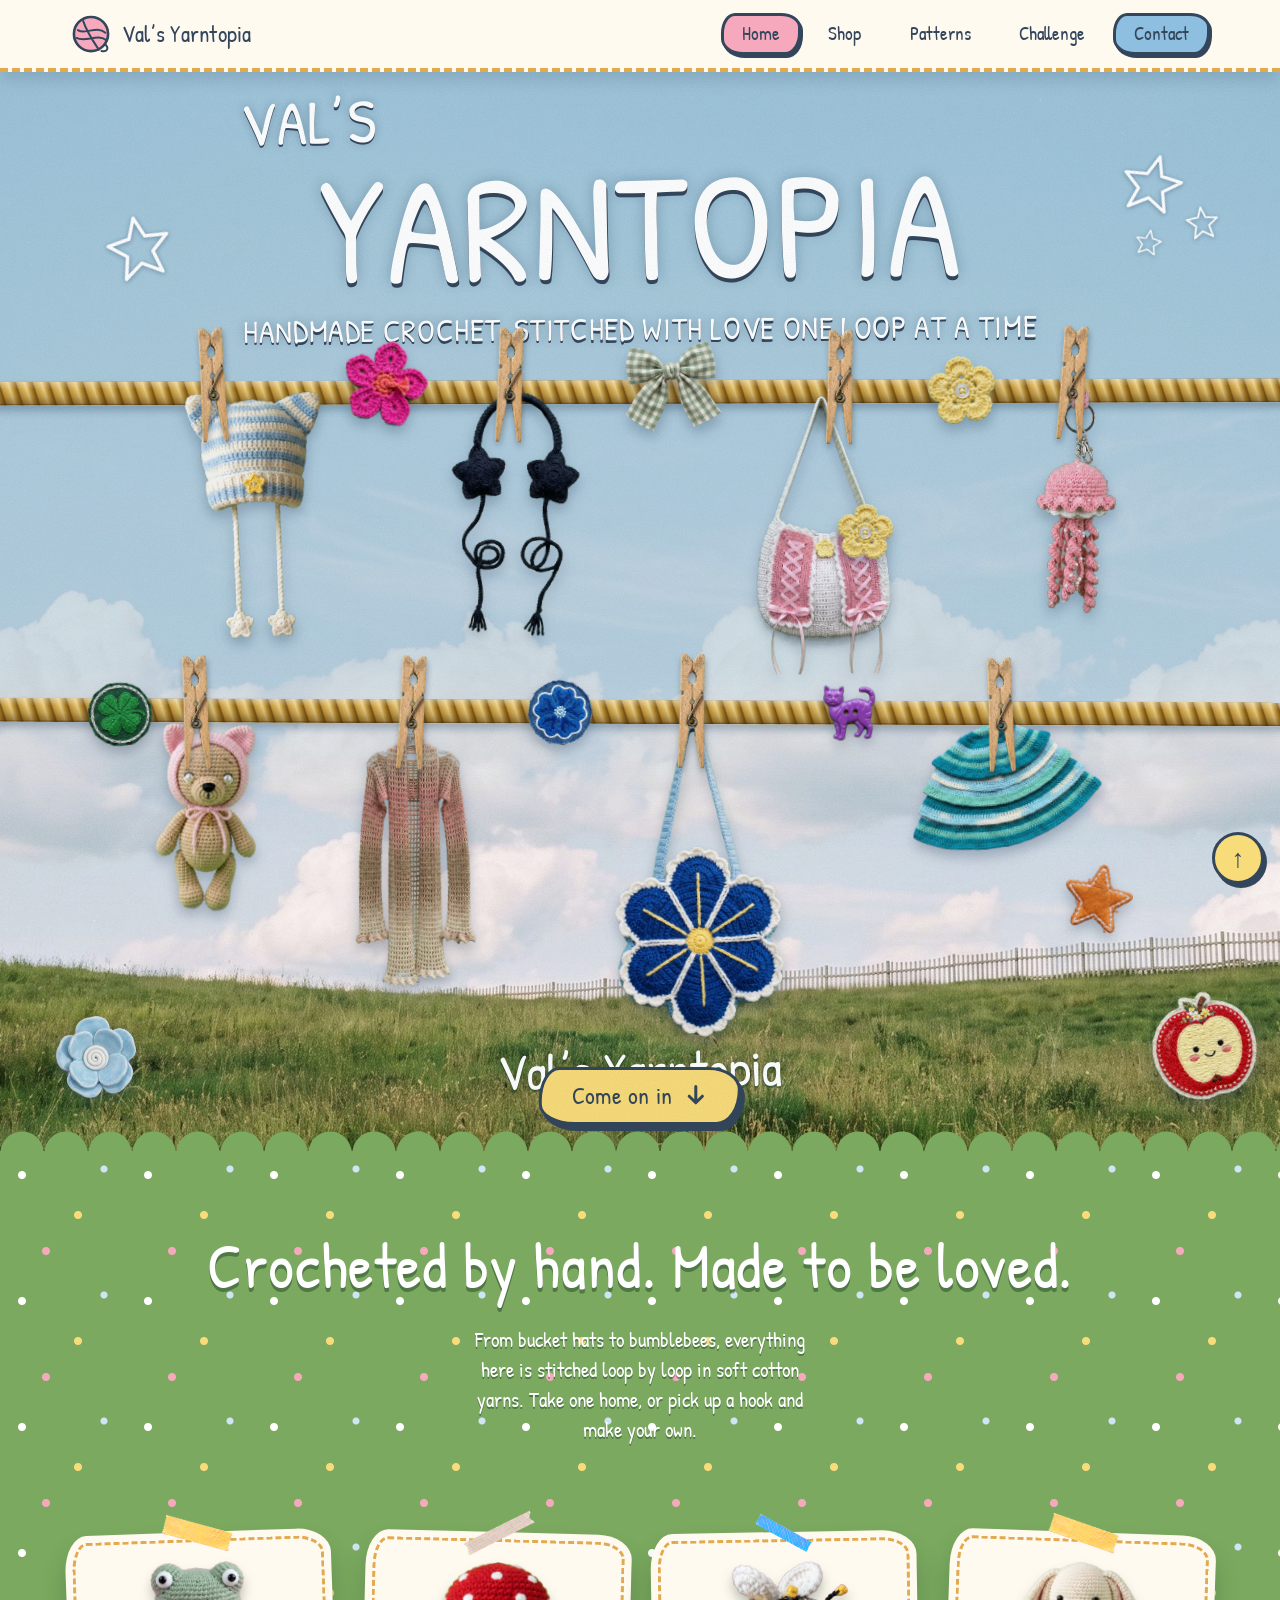
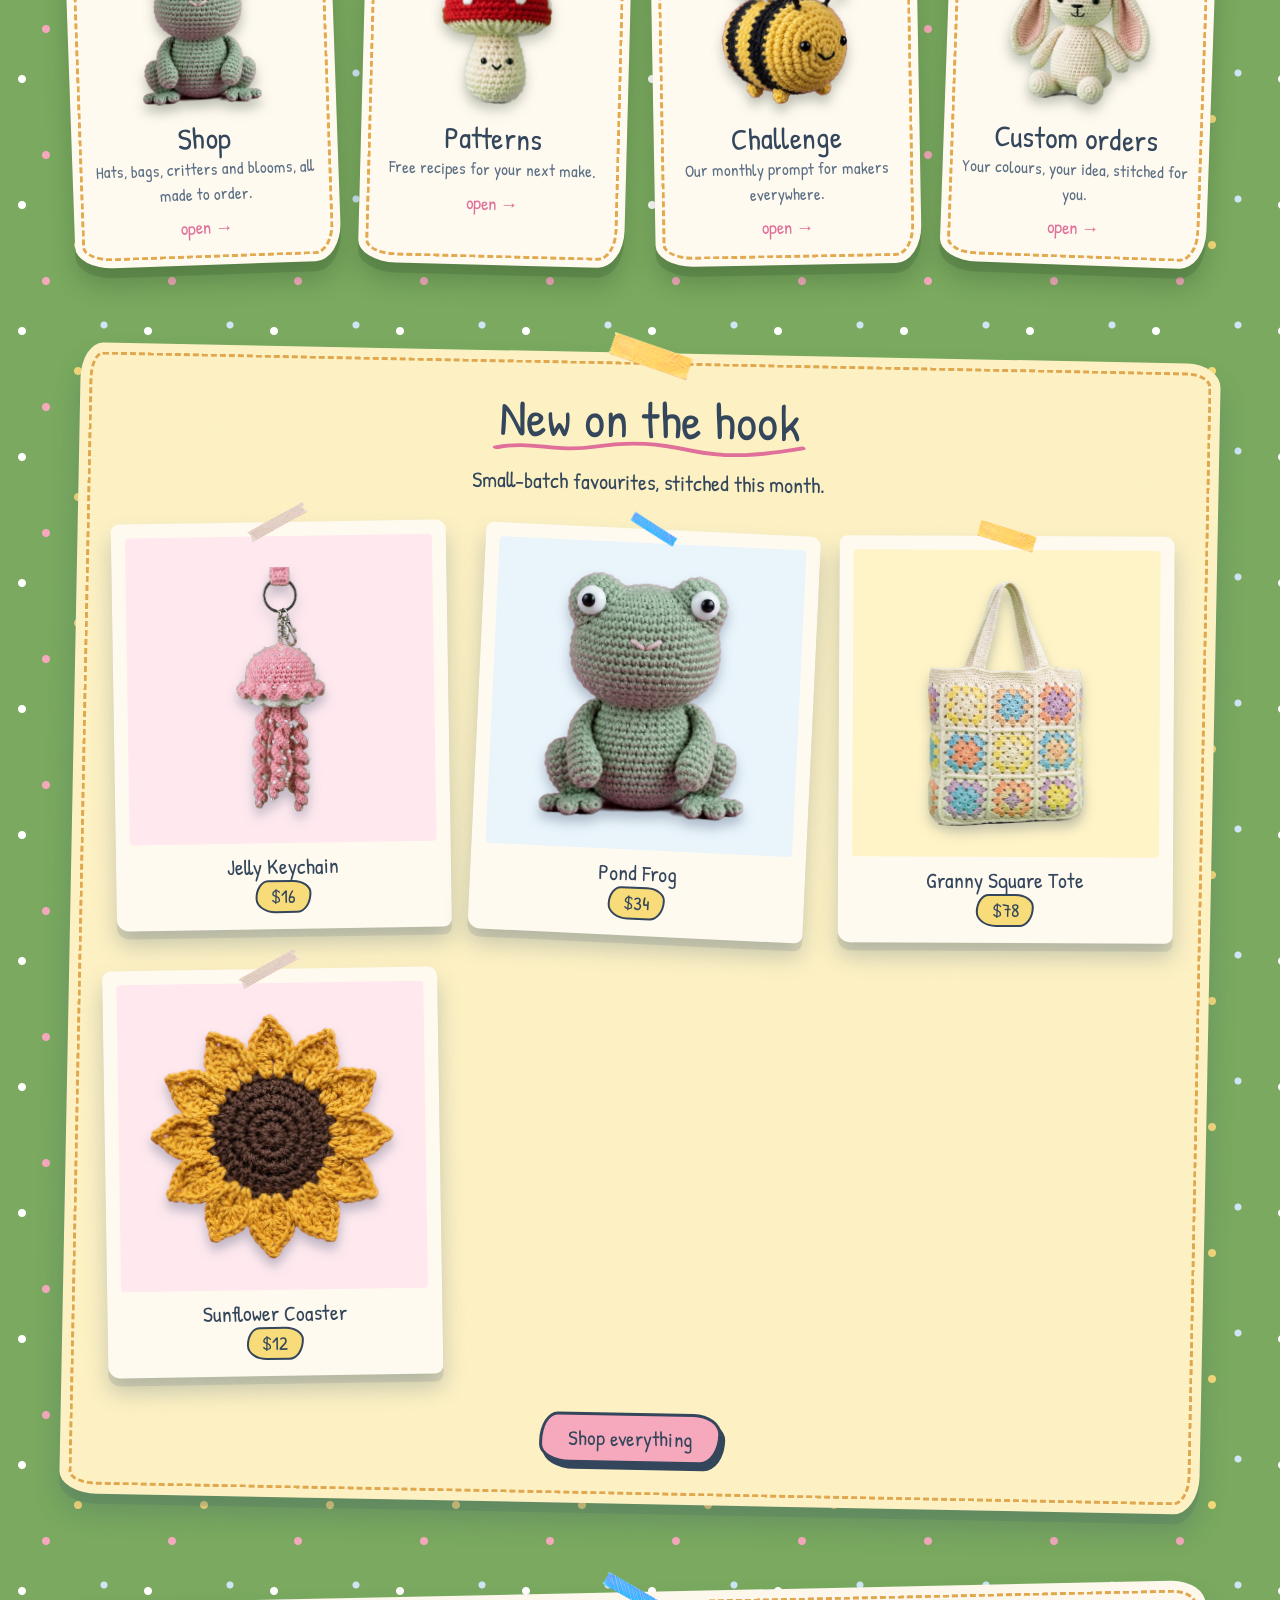
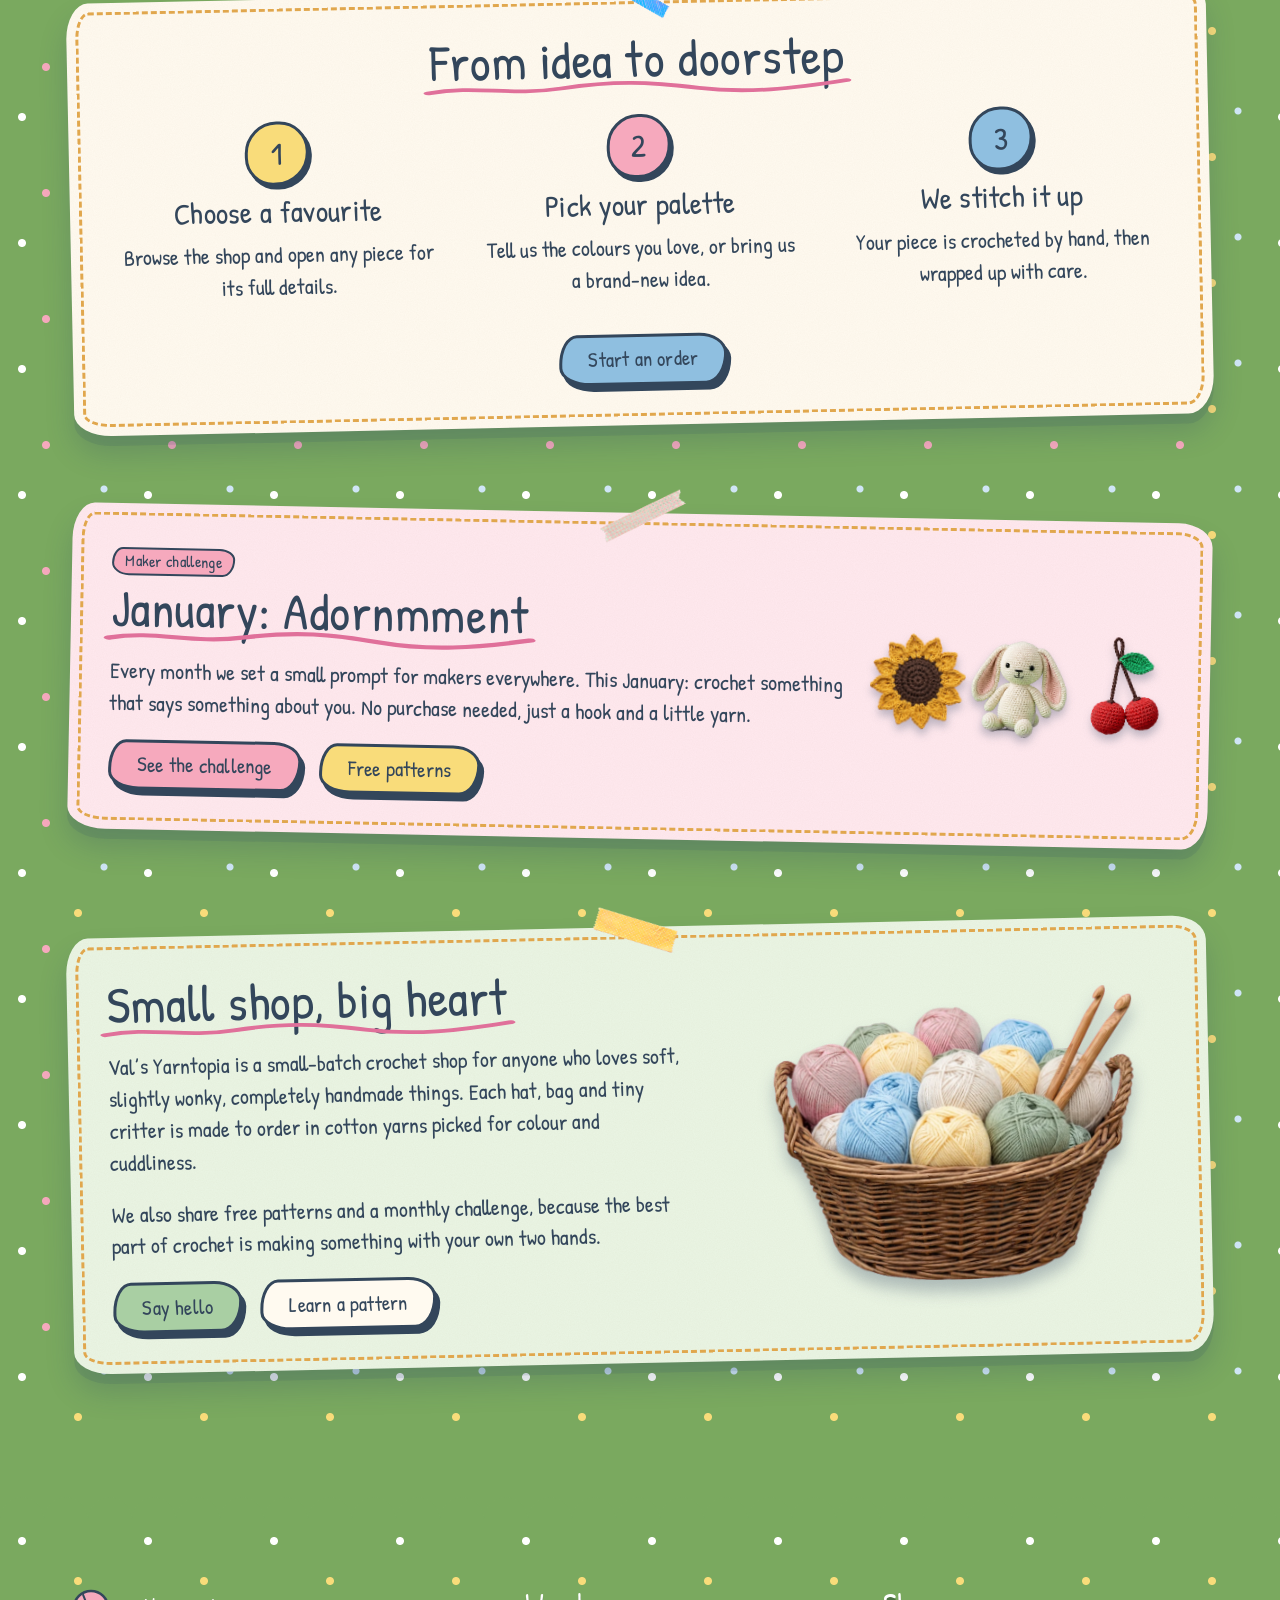
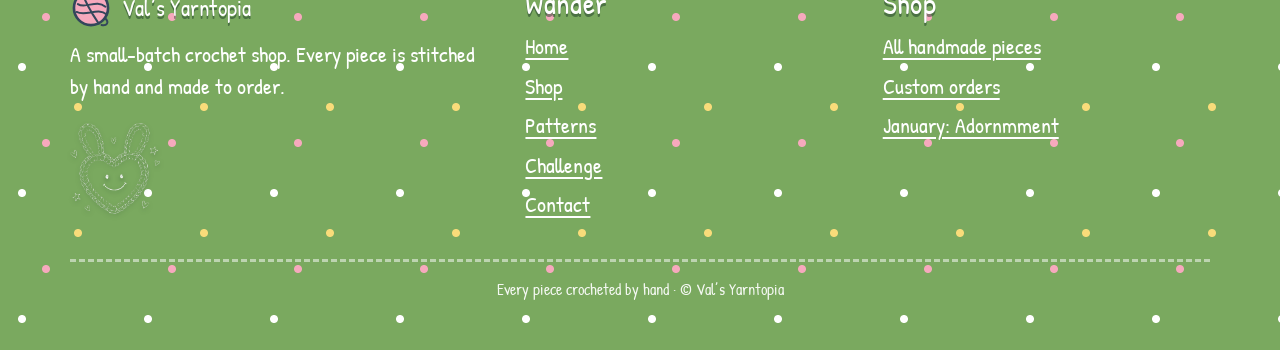
==== commit cf5c59bf: "Refresh copy and hero: Val's Yarntopia headline Co-Authored-By: Claude Sonnet 5 <noreply@anthropic.c" ====
--- a/index.html
+++ b/index.html
@@ -38,9 +38,9 @@
   <div class="stage">
 
     <header class="titles">
-      <p class="kicker">January Challenge</p>
-      <h1 class="title">Adornmment</h1>
-      <p class="subtitle">Make something that represents something about you</p>
+      <p class="kicker">Val’s</p>
+      <h1 class="title"><span class="sr">Val’s </span>Yarntopia</h1>
+      <p class="subtitle">Handmade crochet, stitched with love one loop at a time</p>
 
       <!-- hand-drawn stars -->
       <svg class="star star-a" viewBox="0 0 100 100" aria-hidden="true"><path d="M50 8 L61 36 L92 39 L68 59 L76 90 L49 73 L23 91 L31 60 L7 40 L38 36 Z"/></svg>
@@ -93,23 +93,23 @@
   <div class="wrap">
 
     <section class="hero-band">
-      <h2>Welcome to Val’s Yarntopia</h2>
-      <p>Handmade crochet, made with love, one loop at a time. Shop a piece, learn a pattern, or dream up something of your own.</p>
+      <h2>Crocheted by hand. Made to be loved.</h2>
+      <p>From bucket hats to bumblebees, everything here is stitched loop by loop in soft cotton yarns. Take one home, or pick up a hook and make your own.</p>
     </section>
 
     <section class="section" aria-label="Where to go">
       <div class="doors">
-        <a class="door" href="shop.html"><img src="assets/frog.webp" alt=""><h3>Shop</h3><p>Handmade wearables, bags, critters and blooms.</p><span class="go">open →</span></a>
-        <a class="door" href="patterns.html"><img src="assets/mushroom.webp" alt=""><h3>Patterns</h3><p>Free step-by-step recipes to make your own.</p><span class="go">open →</span></a>
-        <a class="door" href="challenges.html"><img src="assets/bee.webp" alt=""><h3>Challenge</h3><p>A friendly monthly prompt for makers.</p><span class="go">open →</span></a>
-        <a class="door" href="contact.html"><img src="assets/bunny.webp" alt=""><h3>Custom orders</h3><p>Your colours, your idea, made by hand.</p><span class="go">open →</span></a>
+        <a class="door" href="shop.html"><img src="assets/frog.webp" alt=""><h3>Shop</h3><p>Hats, bags, critters and blooms, all made to order.</p><span class="go">open →</span></a>
+        <a class="door" href="patterns.html"><img src="assets/mushroom.webp" alt=""><h3>Patterns</h3><p>Free recipes for your next make.</p><span class="go">open →</span></a>
+        <a class="door" href="challenges.html"><img src="assets/bee.webp" alt=""><h3>Challenge</h3><p>Our monthly prompt for makers everywhere.</p><span class="go">open →</span></a>
+        <a class="door" href="contact.html"><img src="assets/bunny.webp" alt=""><h3>Custom orders</h3><p>Your colours, your idea, stitched for you.</p><span class="go">open →</span></a>
       </div>
     </section>
 
     <section class="section">
       <div class="paper yellow tape-yellow tilt-r">
-        <h2 style="text-align:center"><span class="scribble">Fresh off the hook</span></h2>
-        <p style="text-align:center">A few favourites from the shop right now.</p>
+        <h2 style="text-align:center"><span class="scribble">New on the hook</span></h2>
+        <p style="text-align:center">Small-batch favourites, stitched this month.</p>
         <div class="grid">
         <a class="p crit" href="shop.html#pc-jelly"><div class="ph"><img src="assets/jelly.webp" alt="Jelly Keychain" loading="lazy"></div><div class="cap"><b>Jelly Keychain</b><small>$16</small></div></a>
         <a class="p crit" href="shop.html#pc-frog"><div class="ph"><img src="assets/frog.webp" alt="Pond Frog" loading="lazy"></div><div class="cap"><b>Pond Frog</b><small>$34</small></div></a>
@@ -122,11 +122,11 @@
 
     <section class="section">
       <div class="paper tape-blue tilt-l">
-        <h2 style="text-align:center"><span class="scribble">How ordering works</span></h2>
+        <h2 style="text-align:center"><span class="scribble">From idea to doorstep</span></h2>
         <div class="steps">
-          <div class="step"><h3>Pick a piece</h3><p>Browse the shop and open anything you love for the details.</p></div>
-          <div class="step"><h3>Choose your colours</h3><p>Send us a note with your favourite colours, or a whole new idea.</p></div>
-          <div class="step"><h3>We hook it for you</h3><p>Each piece is crocheted by hand to order, then packed with care.</p></div>
+          <div class="step"><h3>Choose a favourite</h3><p>Browse the shop and open any piece for its full details.</p></div>
+          <div class="step"><h3>Pick your palette</h3><p>Tell us the colours you love, or bring us a brand-new idea.</p></div>
+          <div class="step"><h3>We stitch it up</h3><p>Your piece is crocheted by hand, then wrapped up with care.</p></div>
         </div>
         <div class="btn-row" style="justify-content:center;margin-top:10px"><a class="btn btn-blue" href="contact.html">Start an order</a></div>
       </div>
@@ -136,9 +136,9 @@
       <div class="paper pinkish tape-pink tilt-r">
         <div class="banner">
           <div>
-            <p class="chip pink">On the line now</p>
+            <p class="chip pink">Maker challenge</p>
             <h2><span class="scribble">January: Adornmment</span></h2>
-            <p>Our monthly maker challenge: make something that represents something about you. Crochet along with us, share what you make, and get inspired.</p>
+            <p>Every month we set a small prompt for makers everywhere. This January: crochet something that says something about you. No purchase needed, just a hook and a little yarn.</p>
             <div class="btn-row">
               <a class="btn" href="challenges.html">See the challenge</a>
               <a class="btn btn-yellow" href="patterns.html">Free patterns</a>
@@ -155,9 +155,9 @@
       <div class="paper sage tape-yellow tilt-l">
         <div class="two-col">
           <div>
-            <h2><span class="scribble">Meet Val’s Yarntopia</span></h2>
-            <p>Val’s Yarntopia is a crochet shop for people who love soft, wonky, handmade things. Every hat, bag and little critter is crocheted by hand, one loop at a time, in cotton yarns chosen for colour and cuddliness.</p>
-            <p>Alongside the shop we share free patterns and a monthly challenge, so you can pick up a hook and make something yourself.</p>
+            <h2><span class="scribble">Small shop, big heart</span></h2>
+            <p>Val’s Yarntopia is a small-batch crochet shop for anyone who loves soft, slightly wonky, completely handmade things. Each hat, bag and tiny critter is made to order in cotton yarns picked for colour and cuddliness.</p>
+            <p>We also share free patterns and a monthly challenge, because the best part of crochet is making something with your own two hands.</p>
             <div class="btn-row"><a class="btn btn-sage" href="contact.html">Say hello</a><a class="btn btn-cream" href="patterns.html">Learn a pattern</a></div>
           </div>
           <div style="text-align:center"><img src="assets/basket.webp" alt="A basket of pastel yarn balls with wooden crochet hooks" style="width:min(100%,360px);filter:drop-shadow(0 12px 8px rgba(40,60,90,.3))"></div>
@@ -171,7 +171,7 @@
   <div class="wrap">
     <div>
       <a class="logo" href="index.html"><svg viewBox="0 0 64 64" aria-hidden="true"><circle cx="32" cy="32" r="26" fill="#f6a9bd" stroke="#33465b" stroke-width="4"/><path d="M12 26 C 24 34, 40 18, 54 30 M10 38 C 24 46, 42 30, 56 42 M20 12 C 26 30, 36 44, 44 56" fill="none" stroke="#33465b" stroke-width="3" stroke-linecap="round"/><path d="M54 48 C 60 54, 56 60, 48 58" fill="none" stroke="#33465b" stroke-width="3" stroke-linecap="round"/></svg><span>Val’s Yarntopia</span></a>
-      <p>Your cosy corner for yarn, patterns and handmade joy. Make something small, make it yours, stitch by stitch.</p>
+      <p>A small-batch crochet shop. Every piece is stitched by hand and made to order.</p>
       <img src="assets/d-heart.webp" alt="" width="90" style="filter:drop-shadow(0 2px 2px rgba(20,50,30,.5))">
     </div>
     <div>
--- a/style.css
+++ b/style.css
@@ -201,7 +201,7 @@
 .scene { --r1: 385; --r2: 785; --rh: 30; }
 :root { --H: 1350; }
 
-.kicker   { --kx: 330; --ky: 62;  --kfs: 46; }
+.kicker   { --kx: 300; --ky: 22;  --kfs: 78; }
 .title    { --ty: 96;  --tfs: 190; }
 .subtitle { --sby: 300; --sbfs: 40; --sbw: 1200; }
 .brand    { --by: 1215; --bfs: 64; }
@@ -253,7 +253,7 @@
     background-image: url("assets/bg.jpg");
   }
 
-  .kicker   { --kx: 80;  --ky: 140; --kfs: 56; }
+  .kicker   { --kx: 70;  --ky: 95;  --kfs: 84; }
   .title    { --ty: 190; --tfs: 175; }
   .subtitle { --sby: 352; --sbfs: 42; --sbw: 1150; }
   .brand    { --by: 1585; --bfs: 56; }
@@ -300,9 +300,9 @@
   :root { --W: 600; --H: 1380; }
   .scene { --r1: 458; --r2: 888; --rh: 22; }
 
-  .kicker   { --kx: 30;  --ky: 58;  --kfs: 30; }
-  .title    { --ty: 92;  --tfs: 88; }
-  .subtitle { --sby: 205; --sbfs: 29; --sbw: 500; }
+  .kicker   { --kx: 24;  --ky: 40;  --kfs: 46; }
+  .title    { --ty: 90;  --tfs: 106; }
+  .subtitle { --sby: 235; --sbfs: 30; --sbw: 520; }
   .brand    { --by: 1295; --bfs: 40; }
 
   .star-a { --x: 6;  --y: 168; --w: 34; --r: -12; }
